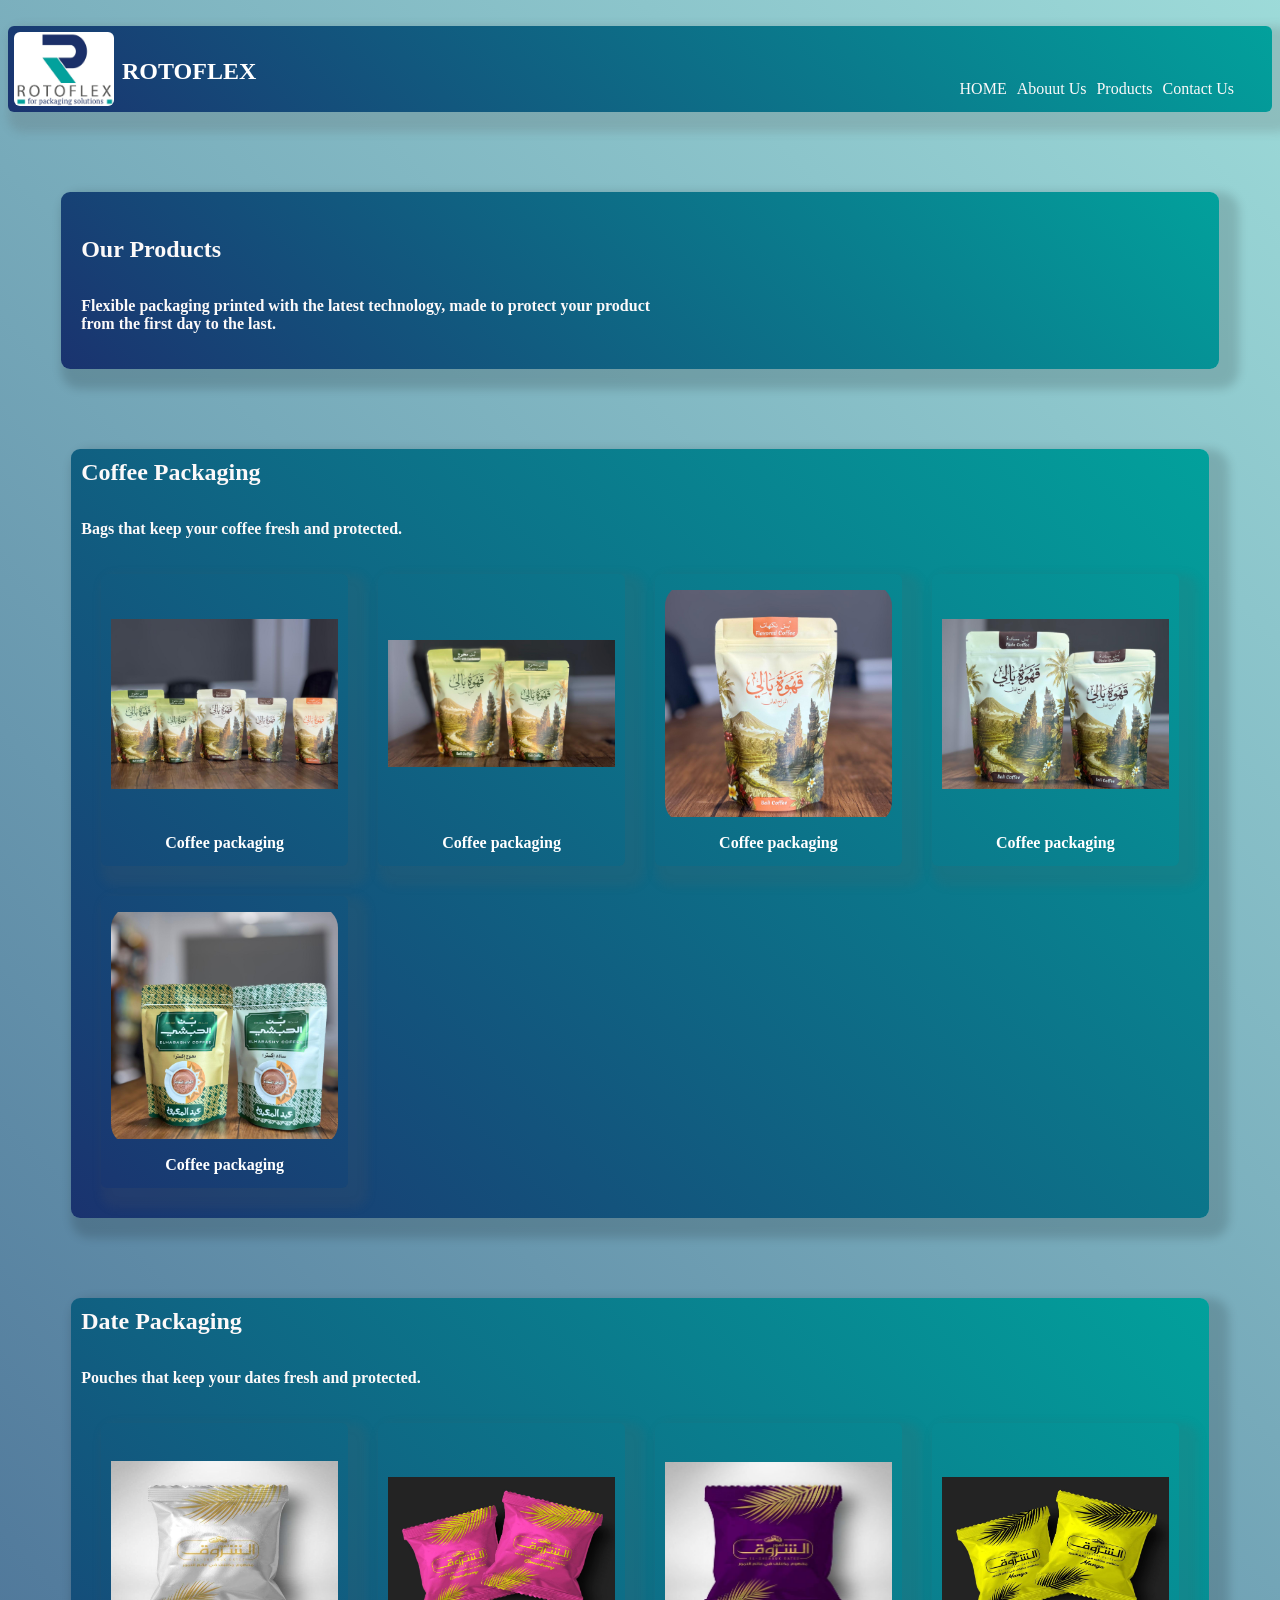
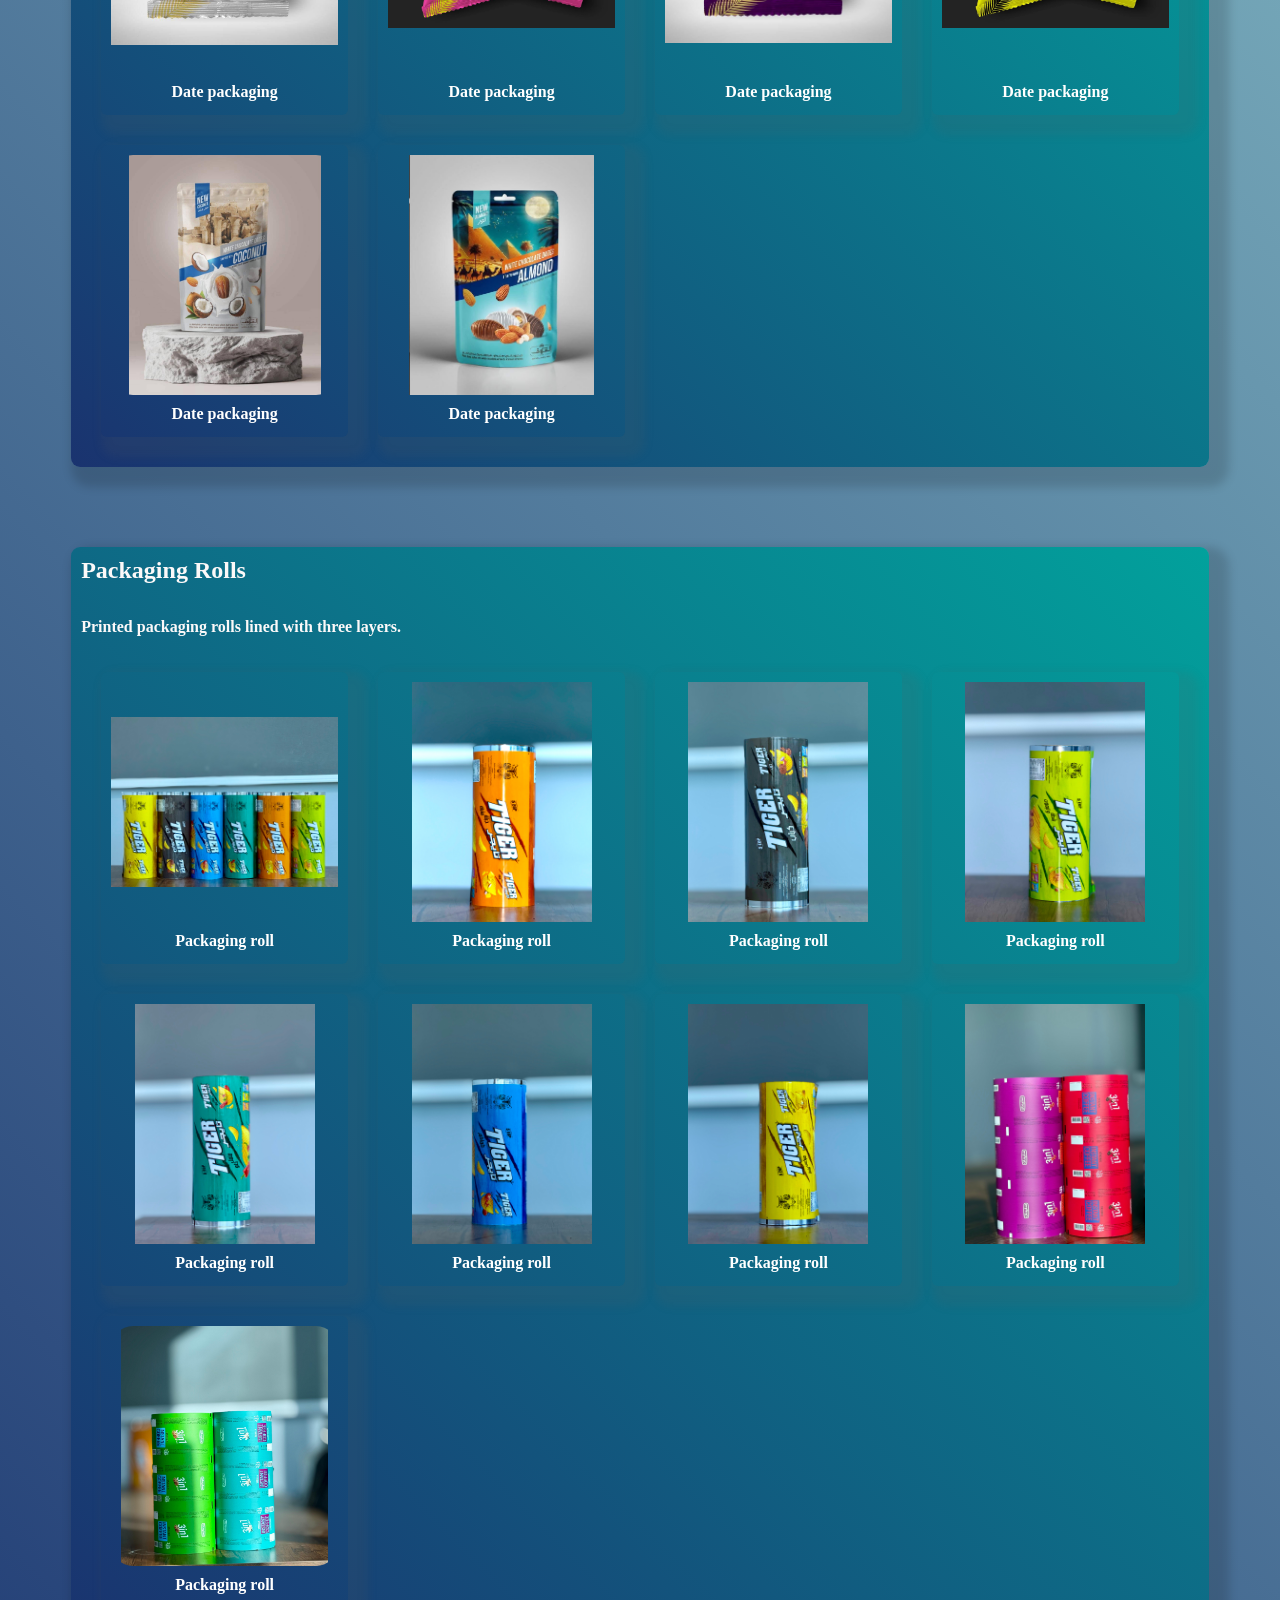
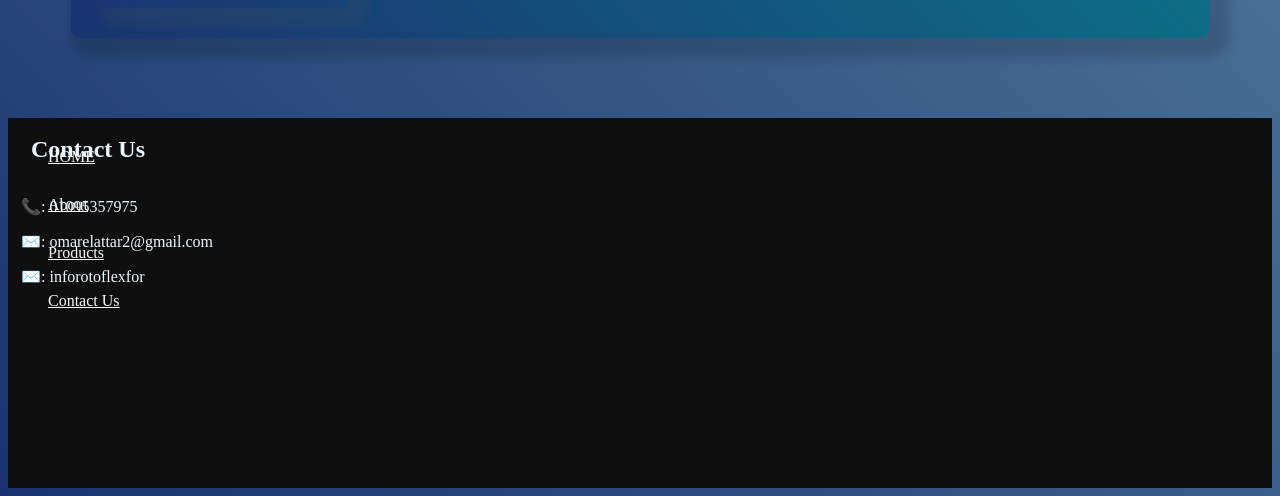
==== products.html @ b072c08f "Add files via upload" ====
<!DOCTYPE html>
<html>

<head>
    <title> ROTOFLEX - Products </title>
    <meta charset="UTF-8" />
    <meta name="viewport" content="width=device-width, initial-scale=1" />
    <meta name="description" content="Our product web site" />
    <link rel="stylesheet" href="home.css" />
    <link rel="stylesheet" href="products.css" />
    <link rel="stylesheet" href="responsive.css" />
</head>

<body>

    <header>
        <br>
        <nav>
            <img src="img/logo.jpeg" alt=" Our logo" width="100">
            <span class="ROTOFLEX">
                <h2>ROTOFLEX</h2>
            </span>
            <div class="nav">
                <ul>
                    <li><a href="index.html#HOME"> HOME</a></li>
                    <li><a href="index.html#About"> Abouut Us</a></li>
                    <li><a href="products.html"> Products</a></li>
                    <li><a href="#contact-us"> Contact Us</a></li>
                </ul>
            </div>
        </nav>
    </header>
    <main>
        <section id="Products">
            <div class="p-intro">
                <h3>Our Products</h3>
                <p>Flexible packaging printed with the latest technology, made to protect your product from the first
                    day to the last.</p>
            </div>
        </section>

        <section class="p-section">
            <h3>Coffee Packaging</h3>
            <p>Bags that keep your coffee fresh and protected.</p>
            <div class="p-grid">
                    <div class="p-card">
                        <img src="img/Image 2026-08-17 at 5.00.10 PM.jpeg" alt="Coffee packaging">
                        <h4>Coffee packaging</h4>
                    </div>
                    <div class="p-card">
                        <img src="img/WhatsApp Image 2026-08-17 at 5.00.10 PM (1).jpeg" alt="Coffee packaging">
                        <h4>Coffee packaging</h4>
                    </div>
                    <div class="p-card">
                        <img src="img/WhatsApp Image 2026-08-17 at 5.00.10 PM (1)3.jpeg" alt="Coffee packaging">
                        <h4>Coffee packaging</h4>
                    </div>
                    <div class="p-card">
                        <img src="img/بالي ساده.jpeg" alt="Coffee packaging">
                        <h4>Coffee packaging</h4>
                    </div>
                    <div class="p-card">
                        <img src="img/حبشي محوج و سادة.jpeg" alt="Coffee packaging">
                        <h4>Coffee packaging</h4>
                    </div>
            </div>
        </section>

        <section class="p-section">
            <h3>Date Packaging</h3>
            <p>Pouches that keep your dates fresh and protected.</p>
            <div class="p-grid">
                    <div class="p-card">
                        <img src="img/الشروق جوز الهند.jpeg" alt="Date packaging">
                        <h4>Date packaging</h4>
                    </div>
                    <div class="p-card">
                        <img src="img/Elashrok pink.jpeg" alt="Date packaging">
                        <h4>Date packaging</h4>
                    </div>
                    <div class="p-card">
                        <img src="img/Elashrok purpel.jpeg" alt="Date packaging">
                        <h4>Date packaging</h4>
                    </div>
                    <div class="p-card">
                        <img src="img/الشروق مانجو.jpeg" alt="Date packaging">
                        <h4>Date packaging</h4>
                    </div>
                    <div class="p-card">
                        <img src="img/الشروق جوز هند و حليب.jpeg" alt="Date packaging">
                        <h4>Date packaging</h4>
                    </div>
                    <div class="p-card">
                        <img src="img/الشروق لوز.jpeg" alt="Date packaging">
                        <h4>Date packaging</h4>
                    </div>
            </div>
        </section>

        <section class="p-section">
            <h3>Packaging Rolls</h3>
            <p>Printed packaging rolls lined with three layers.</p>
            <div class="p-grid">
                    <div class="p-card">
                        <img src="img/Taiger all fleavors.jpeg" alt="Packaging roll">
                        <h4>Packaging roll</h4>
                    </div>
                    <div class="p-card">
                        <img src="img/Taiger cheese.jpeg" alt="Packaging roll">
                        <h4>Packaging roll</h4>
                    </div>
                    <div class="p-card">
                        <img src="img/taiger kabab.jpeg" alt="Packaging roll">
                        <h4>Packaging roll</h4>
                    </div>
                    <div class="p-card">
                        <img src="img/taiger limon.jpeg" alt="Packaging roll">
                        <h4>Packaging roll</h4>
                    </div>
                    <div class="p-card">
                        <img src="img/taiger sweet cill.jpeg" alt="Packaging roll">
                        <h4>Packaging roll</h4>
                    </div>
                    <div class="p-card">
                        <img src="img/taiger tomato.jpeg" alt="Packaging roll">
                        <h4>Packaging roll</h4>
                    </div>
                    <div class="p-card">
                        <img src="img/tiger mixz cheese.jpeg" alt="Packaging roll">
                        <h4>Packaging roll</h4>
                    </div>
                    <div class="p-card">
                        <img src="img/بن سليمان.jpeg" alt="Packaging roll">
                        <h4>Packaging roll</h4>
                    </div>
                    <div class="p-card">
                        <img src="img/بن سليمان 2.jpeg" alt="Packaging roll">
                        <h4>Packaging roll</h4>
                    </div>
            </div>
        </section>

        <footer>
            <div class="footer" id="contact-us">
                <ul>
                    <li><a href="home.HTML#HOME"> HOME</a></li>
                    <li><a href="home.HTML#About"> About</a></li>
                    <li><a href="products.html"> Products</a></li>
                    <li><a href="#contact-us"> Contact Us</a></li>
                </ul>
                <div class="Us">
                    <h3>Contact Us</h3>
                    <p>📞: 01095357975</p>
                    <p>✉️: omarelattar2@gmail.com</p>
                    <p>✉️: inforotoflexfor</p>
                </div>
            </div>
        </footer>
    </main>

</body>

</html>
---- home.css ----
body{
background-image: linear-gradient(45deg, #1a336f, #02a19c63);
}

.nav ul {
  display: flex;
  list-style: none;
  gap: 10px;
  position:absolute;
  right: 46px;  
  top: 64px;
  text-decoration: none;
}
 
a{
  text-decoration:aliceblue;
  color:#fcf9f9;
}

nav {
  background-image: linear-gradient(45deg, #1a336f, #02a19c);
  position: static;
  top: -15px;
  left: -8px;
  border-radius: 6px;
  box-shadow: 10px 10px 10px 10px #59595933;

}

.ROTOFLEX h2{
 position: absolute;
    top: 38px;
    left: 122px;
    color: white;
}

nav img {
  display: flex;
  direction: ltr;
  padding: 6px;
  border-radius: 12px;

}

.h1 {
    width: 90%;
  background-image: linear-gradient(45deg, #1a336f, #02a19c);
    border-radius: 9px;
    height: 284px;
    display: flow;
    justify-self: center;
    margin-top: 80px;
     box-shadow: 10px 10px 10px 10px #0f0f101a;
}

h1{
  width: 625px;
  padding: 10px;
}

button {
        background-image: linear-gradient(45deg, #1a336f, #02a19c);
    border-radius: 20px;
    position: relative;
    left: 13%;
    height: 32px;
    transform: translate(150%, -10%);
    padding: 7px;
    width: 180px;
    border: 2px solid black;
    box-shadow: 10px 10px 10px 10px #0f0f101a;
    margin: auto;
}

#HOME p{
      font-weight: bolder;
    width: 325px;
    padding: 10px;
}
.h1:hover{
     transform: translateY(-10px);
  box-shadow: 20px 20px 20px 20px rgba(0, 0, 0, 0.301);
  } 

.slideshow {
  width: 414px;
  height: 276px;
  position: relative;
  top: -211px;
  justify-self: flex-end;
  display: flex;
  overflow: hidden;
}

.slide {
  width: 100%;
  height: 100%;
  position: absolute;
  top: 0;
  left: 0;
  background-size: cover;
  background-position: center;
  animation: slideleft 15s infinite;
  animation-fill-mode:backwards;
}


@keyframes slideleft {
 0% { transform: translateX(100%);}
5% { transform: translateX(0%);}
33% { transform: translateX(0%);}
38% { transform: translateX(-100%);}
100% { transform: translateX(-100%);}
}

button:hover{
     background-image: black;
     color: #fcf9f9;
  box-shadow: 20px 20px 20px 20px rgba(0, 0, 0, 0.301);
  } 

  .About{
    width: 90%;
    background-image: linear-gradient(45deg, #1a336f, #02a19c);
    border-radius: 9px;
    height: 284px;
    display: flow;
    justify-self: center;
    margin-top: 80px;
     box-shadow: 10px 10px 10px 10px #03030325;
  } 

  h3{
    padding: 10px;
    font-size: x-large;
  }

  .About p{
    width: 314px;
    padding: 10px;
    font: caption;
    font-weight: 800;
  }
  
 .footer{
    background-color: #0f0f10;
    height: 370px;
    width: 100%;
    margin-top: 80px;
    justify-self: center;
 }

 .footer ul {
   display: block;
    color: white;
    list-style: none;
    justify-self: center;
    text-decoration: underline;
 }

 .footer li{
  padding-top: 30px;
 }

 .service{
  transform: translate(570px, -267px);
 }

.About ul{
   list-style: none;
    position: absolute;
    transform: translate(497px, -280px);
}

strong{
  font-size: x-large;
}

small{
  font-weight: 600;
  padding-left: 48px;
}

.About li{
  padding: 20px;
}

.our{
  width: 90%;
    background-image: linear-gradient(45deg, #1a336f, #02a19c);
    border-radius: 9px;
    height: 284px;
    display: flex;
    justify-self: center;
    margin-top: 80px;
    box-shadow: 10px 10px 10px 10px #03030325;
}

.our h3{
  padding-left: 77px;
}

.About:hover{
     transform: translateY(-10px);
  box-shadow: 20px 20px 20px 20px rgba(0, 0, 0, 0.301);
  } 

  .our:hover{
     transform: translateY(-10px);
  box-shadow: 20px 20px 20px 20px rgba(0, 0, 0, 0.301);
  } 

  .Us{
    color: aliceblue;
    padding-left: 10px;
    justify-self: flex-start;
    position: relative;
    top: -208px;
    margin: 3px;
  }
---- products.css ----
/* Products page: nav, footer, body, links come from home.css (loaded first) */

.p-intro,
.p-section {
  width: 90%;
  margin: 80px auto 0;
  background-image: linear-gradient(45deg, #1a336f, #02a19c);
  border-radius: 9px;
  box-shadow: 10px 10px 10px 10px #03030325;
  color: #fcf9f9;
}

.p-intro {
  padding: 10px 10px 20px;
}

.p-intro p,
.p-section > p {
  font-weight: 800;
  padding: 0 10px;
  max-width: 600px;
}

.p-section {
  padding-bottom: 30px;
}

.p-section h3,
.p-intro h3 {
  padding: 10px;
  font-size: x-large;
}

.p-grid {
  display: grid;
  grid-template-columns: repeat(auto-fill, minmax(230px, 1fr));
  gap: 30px;
  padding: 20px 30px 0;
}

.p-card {
  background-image: linear-gradient(45deg black, white);
  border-radius: 6px;
  box-shadow: 10px 10px 10px 10px #59595924;
  padding: 10px;
  text-align: center;
}

.p-card img {
  display: block;
  width: 100%;
  height: 240px;
  object-fit: contain;
  border-radius: 22px;
}

.p-card h4 {
  margin: 10px 0 4px;
  color: white;
}

.p-card:hover {
  transform: translateY(-10px);
  box-shadow: 20px 20px 20px 20px rgba(0, 0, 0, 0.301);
}
---- responsive.css ----
/* Load AFTER home.css / products.css. Only overrides on smaller screens; desktop is unchanged. */

img { max-width: 100%; height: auto; }

@media (max-width: 1100px) {
  .h1, .About, .our { height: auto; margin-top: 50px; padding-bottom: 20px; }
  .h1, .About { display: flex; flex-direction: column; }

  h1 { width: auto; font-size: 1.6rem; }
  #HOME p, .About p { width: auto; }

  button { position: static; left: auto; transform: none; margin: 10px; }

  .slideshow {
    position: relative; top: 0; align-self: center;
    width: 100%; max-width: 414px; height: 276px; margin: 10px auto;
  }

  .About ul { position: static; transform: none; margin: 0; padding: 0 10px; }
  .About li { padding: 10px; }

  .our { flex-wrap: wrap; justify-content: center; gap: 10px; padding: 20px 10px; }
  .our > div { text-align: center; }
  .our h3 { padding-left: 0; }

  .footer { height: auto; padding-bottom: 30px; }
  .Us { position: static; top: auto; margin: 20px; }
}

@media (max-width: 760px) {
  .nav ul {
    position: static; right: auto; top: auto;
    flex-wrap: wrap; justify-content: center;
    margin: 0; padding: 0 10px 10px;
  }
}

@media (max-width: 520px) {
  h1 { font-size: 1.3rem; }
  small { padding-left: 0; }
  .p-grid { padding: 20px 15px 0; gap: 20px; }
  .p-intro, .p-section { margin-top: 40px; }
}
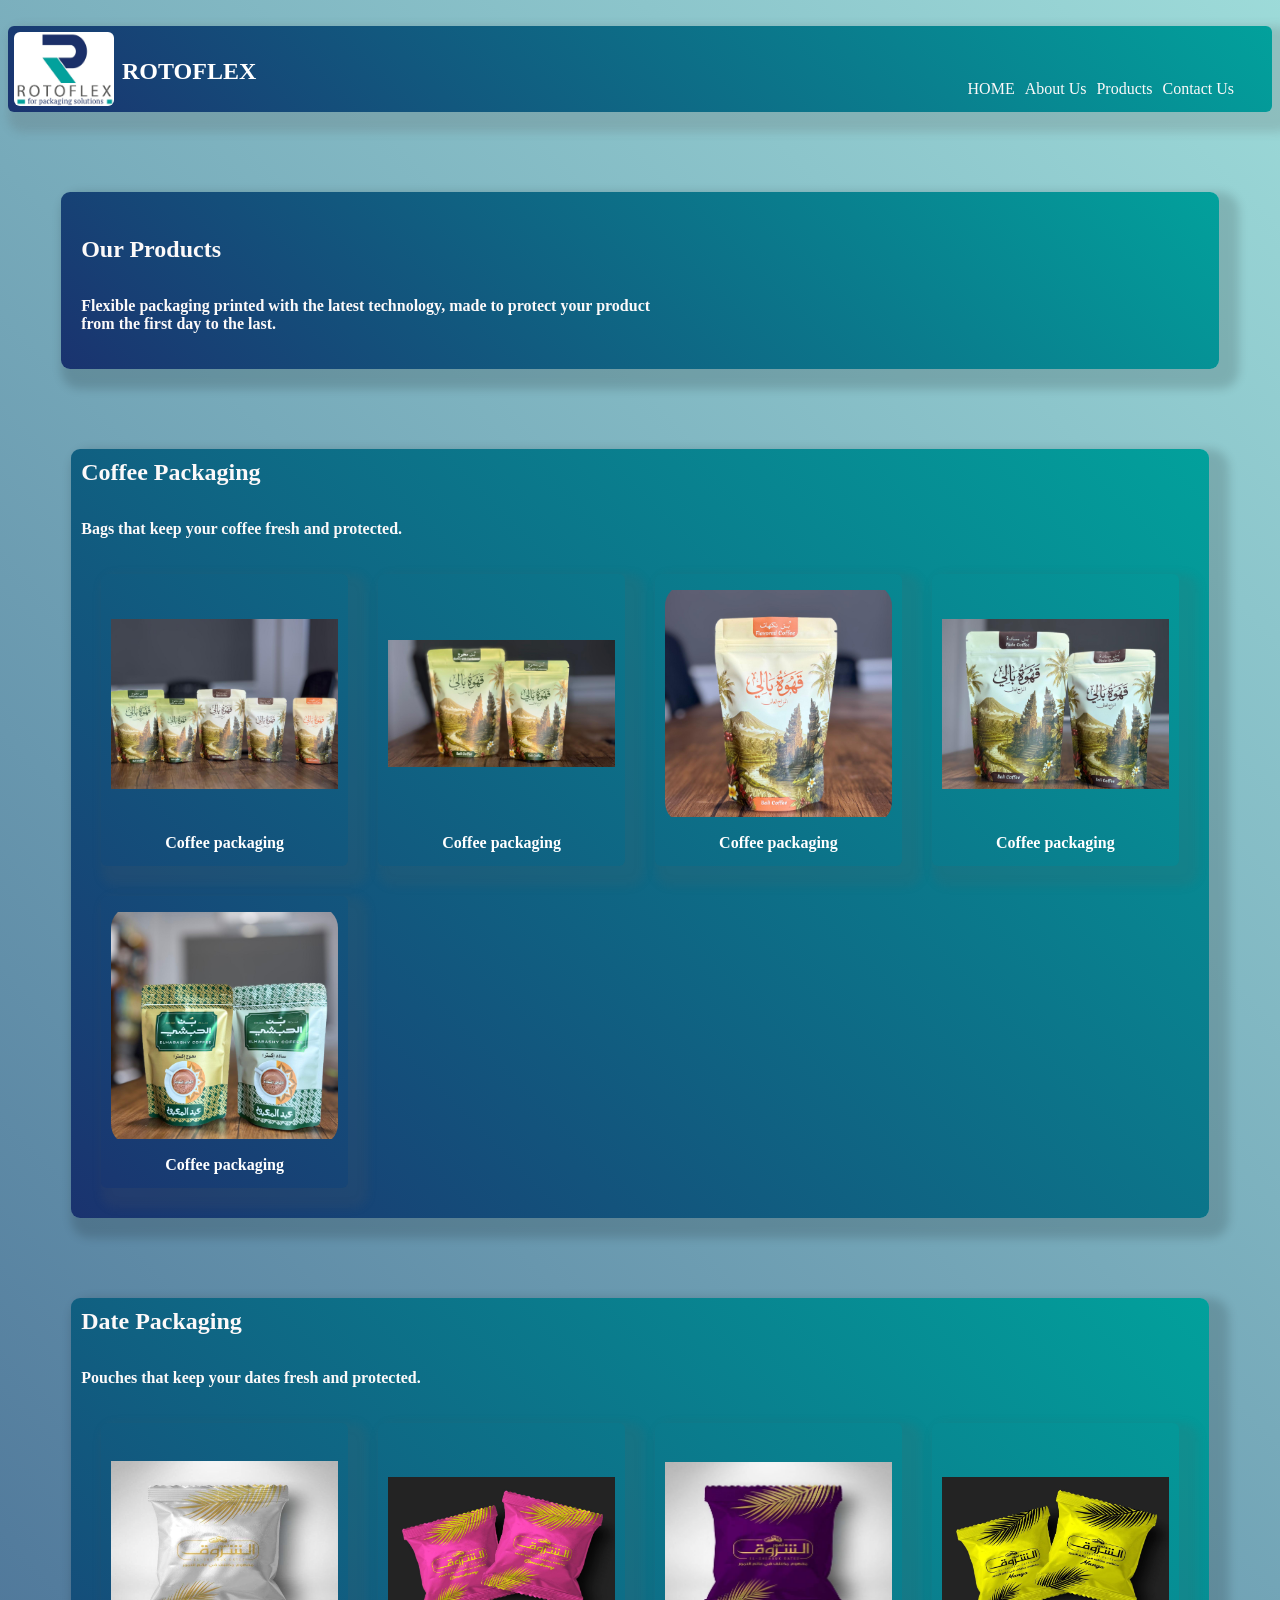
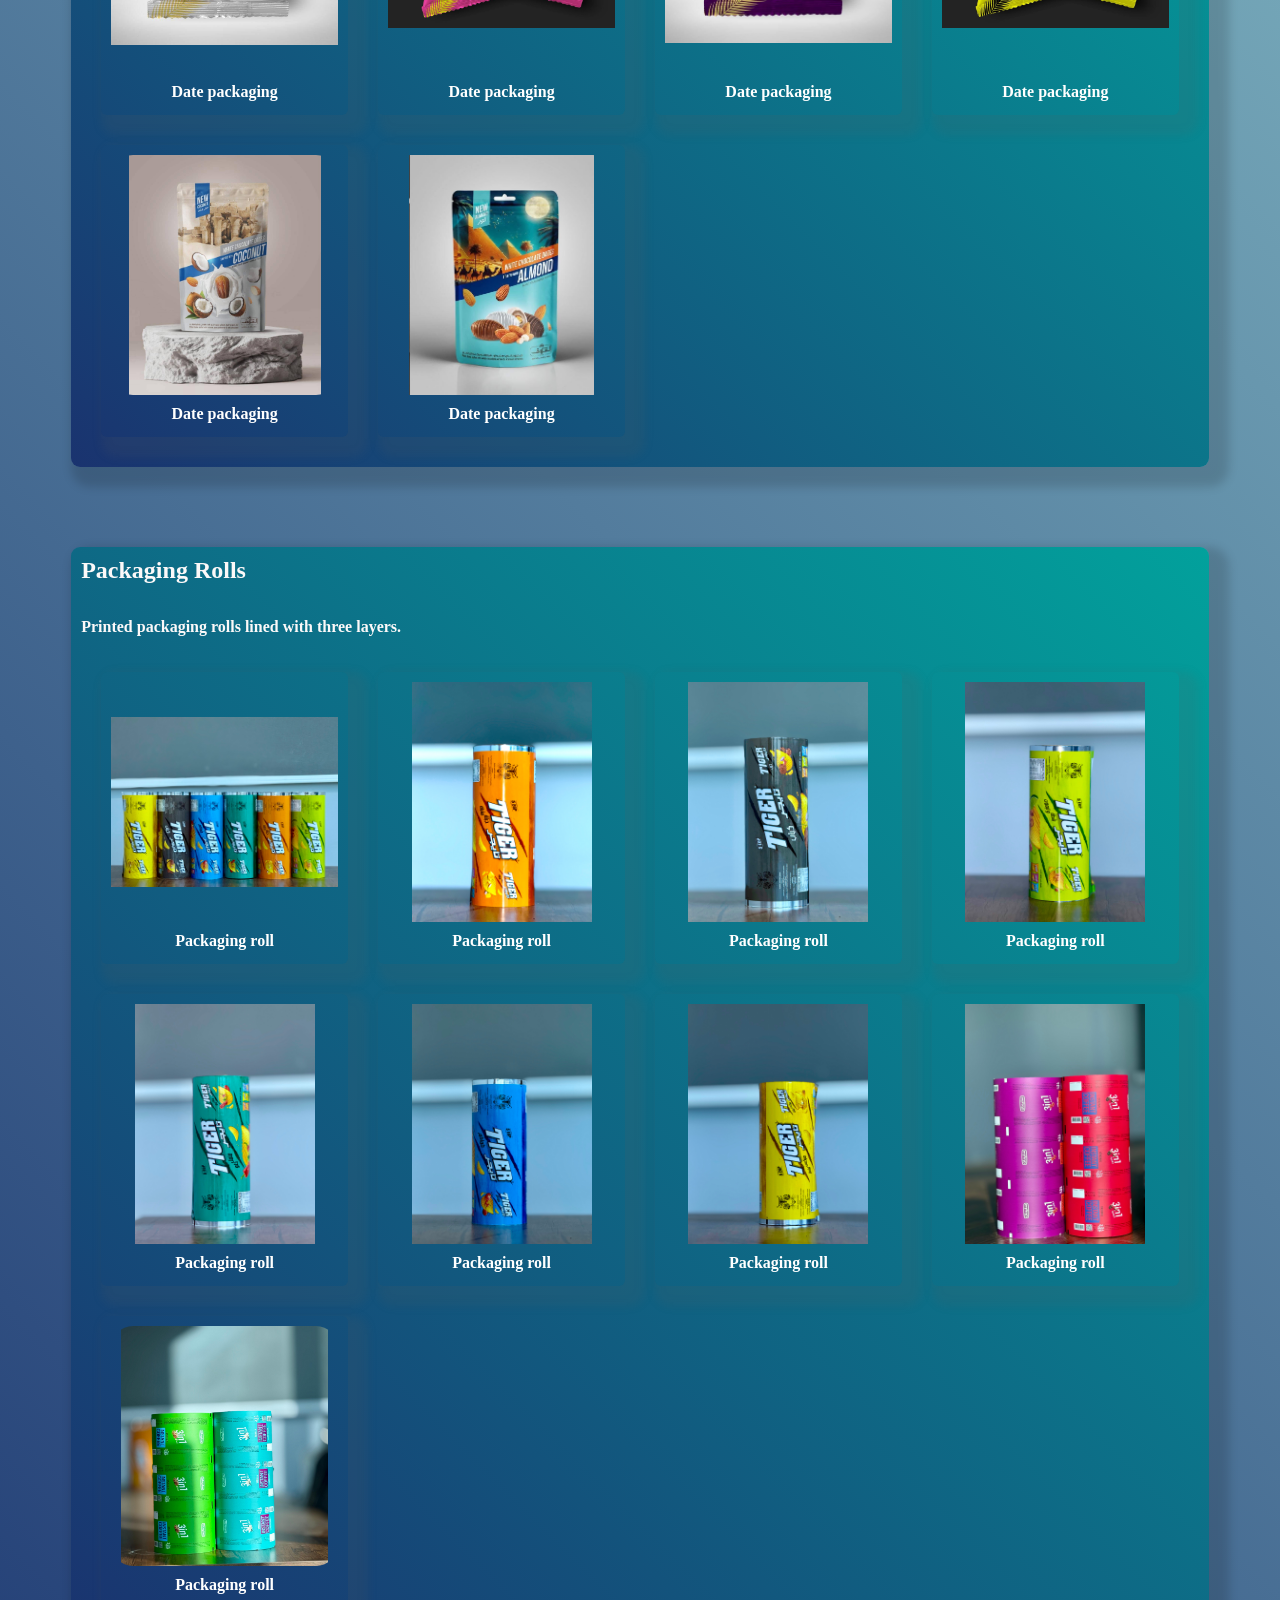
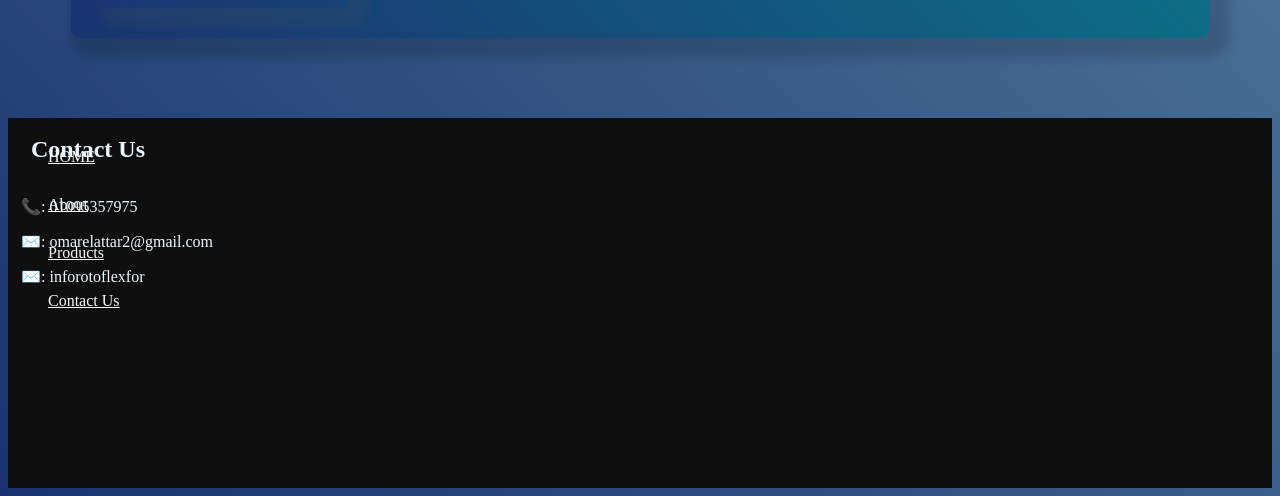
==== commit 8bc03c63: "Add files via upload" ====
--- a/products.html
+++ b/products.html
@@ -23,7 +23,7 @@
             <div class="nav">
                 <ul>
                     <li><a href="index.html#HOME"> HOME</a></li>
-                    <li><a href="index.html#About"> Abouut Us</a></li>
+                    <li><a href="index.html#About"> About Us</a></li>
                     <li><a href="products.html"> Products</a></li>
                     <li><a href="#contact-us"> Contact Us</a></li>
                 </ul>
@@ -143,8 +143,8 @@
         <footer>
             <div class="footer" id="contact-us">
                 <ul>
-                    <li><a href="home.HTML#HOME"> HOME</a></li>
-                    <li><a href="home.HTML#About"> About</a></li>
+                    <li><a href="index.html#HOME"> HOME</a></li>
+                    <li><a href="index.html#About"> About</a></li>
                     <li><a href="products.html"> Products</a></li>
                     <li><a href="#contact-us"> Contact Us</a></li>
                 </ul>
--- a/responsive.css
+++ b/responsive.css
@@ -1,15 +1,21 @@
-/* Load AFTER home.css / products.css. Only overrides on smaller screens; desktop is unchanged. */
+/* Load LAST, after home.css (and products.css on the products page).
+   Large desktop layout is untouched; everything below 1200px is re-flowed. */
 
 img { max-width: 100%; height: auto; }
 
-@media (max-width: 1100px) {
-  .h1, .About, .our { height: auto; margin-top: 50px; padding-bottom: 20px; }
+/* the product boxes grow with their content instead of cutting it off */
+.our { height: auto; min-height: 284px; }
+
+/* ---------- tablets and small laptops ---------- */
+@media (max-width: 1200px) {
+  .h1, .About, .our { height: auto; min-height: 0; margin-top: 50px; padding-bottom: 20px; }
   .h1, .About { display: flex; flex-direction: column; }
 
-  h1 { width: auto; font-size: 1.6rem; }
-  #HOME p, .About p { width: auto; }
+  h1 { width: auto; font-size: 1.8rem; }
+  #HOME p, .About p { width: auto; max-width: 600px; }
 
-  button { position: static; left: auto; transform: none; margin: 10px; }
+  .h1 > a { align-self: flex-start; margin: 10px; }
+  button { position: static; left: auto; transform: none; margin: 0; }
 
   .slideshow {
     position: relative; top: 0; align-self: center;
@@ -18,26 +24,53 @@
 
   .About ul { position: static; transform: none; margin: 0; padding: 0 10px; }
   .About li { padding: 10px; }
+  small { display: inline-block; padding-left: 48px; }
 
-  .our { flex-wrap: wrap; justify-content: center; gap: 10px; padding: 20px 10px; }
-  .our > div { text-align: center; }
-  .our h3 { padding-left: 0; }
+  .our { display: flex; flex-wrap: wrap; justify-content: center; gap: 20px; padding: 20px 10px; }
+  .our > div { flex: 1 1 220px; max-width: 340px; min-width: 0; text-align: center; }
+  .our img { display: block; width: 100%; max-width: 300px; margin: 0 auto; }
+  .our h3 { padding: 10px 0 0; }
 
   .footer { height: auto; padding-bottom: 30px; }
-  .Us { position: static; top: auto; margin: 20px; }
+  .footer ul { padding-left: 20px; margin: 0; }
+  .Us { position: static; top: auto; margin: 20px; padding-left: 0; }
 }
 
+/* ---------- phones and small tablets ---------- */
 @media (max-width: 760px) {
+  nav { display: flex; flex-wrap: wrap; align-items: center; gap: 4px 12px; padding: 6px; }
+  nav img { width: 70px; height: auto; padding: 0; }
+  .ROTOFLEX { flex: 1 1 auto; min-width: 0; }
+  .ROTOFLEX h2 { position: static; margin: 0; font-size: 1.4rem; }
+
+  .nav { flex: 1 1 100%; }
   .nav ul {
     position: static; right: auto; top: auto;
-    flex-wrap: wrap; justify-content: center;
-    margin: 0; padding: 0 10px 10px;
+    flex-wrap: wrap; justify-content: center; gap: 6px 14px;
+    margin: 0; padding: 0 6px 8px;
   }
+
+  .h1, .About, .our { margin-top: 40px; }
+  h1 { font-size: 1.5rem; }
+  h3 { font-size: 1.25rem; }
+  .slideshow { height: 240px; }
 }
 
+/* ---------- small phones ---------- */
 @media (max-width: 520px) {
   h1 { font-size: 1.3rem; }
-  small { padding-left: 0; }
+  strong { font-size: 1.1rem; }
+  small { display: block; padding-left: 0; }
+  .About li { padding: 8px 4px; }
+  .slideshow { height: 200px; }
+  .our > div { flex-basis: 100%; }
   .p-grid { padding: 20px 15px 0; gap: 20px; }
   .p-intro, .p-section { margin-top: 40px; }
+  .footer ul { padding-left: 10px; }
+  .footer li { padding-top: 14px; }
 }
+
+/* ---------- desktop: keep the slideshow inside the hero box ---------- */
+@media (min-width: 1201px) {
+  .slideshow { top: -229px; }
+}
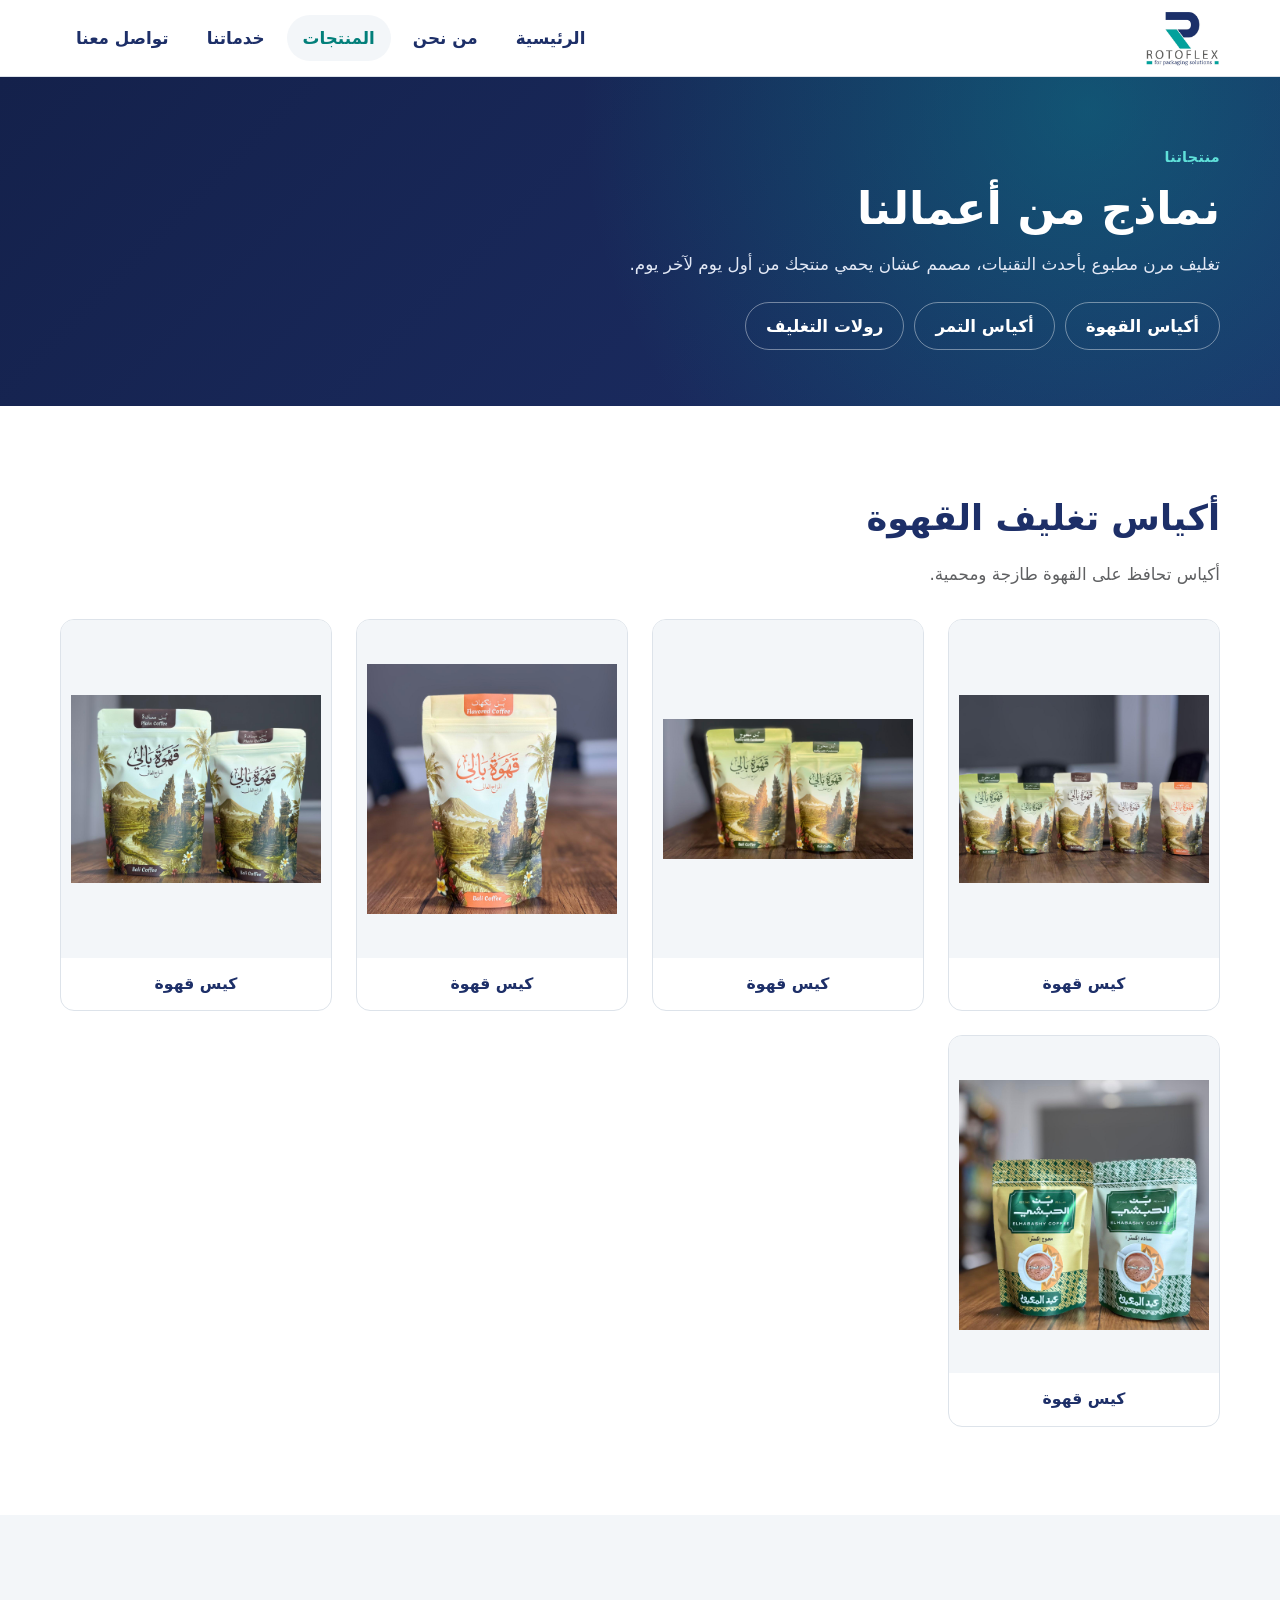
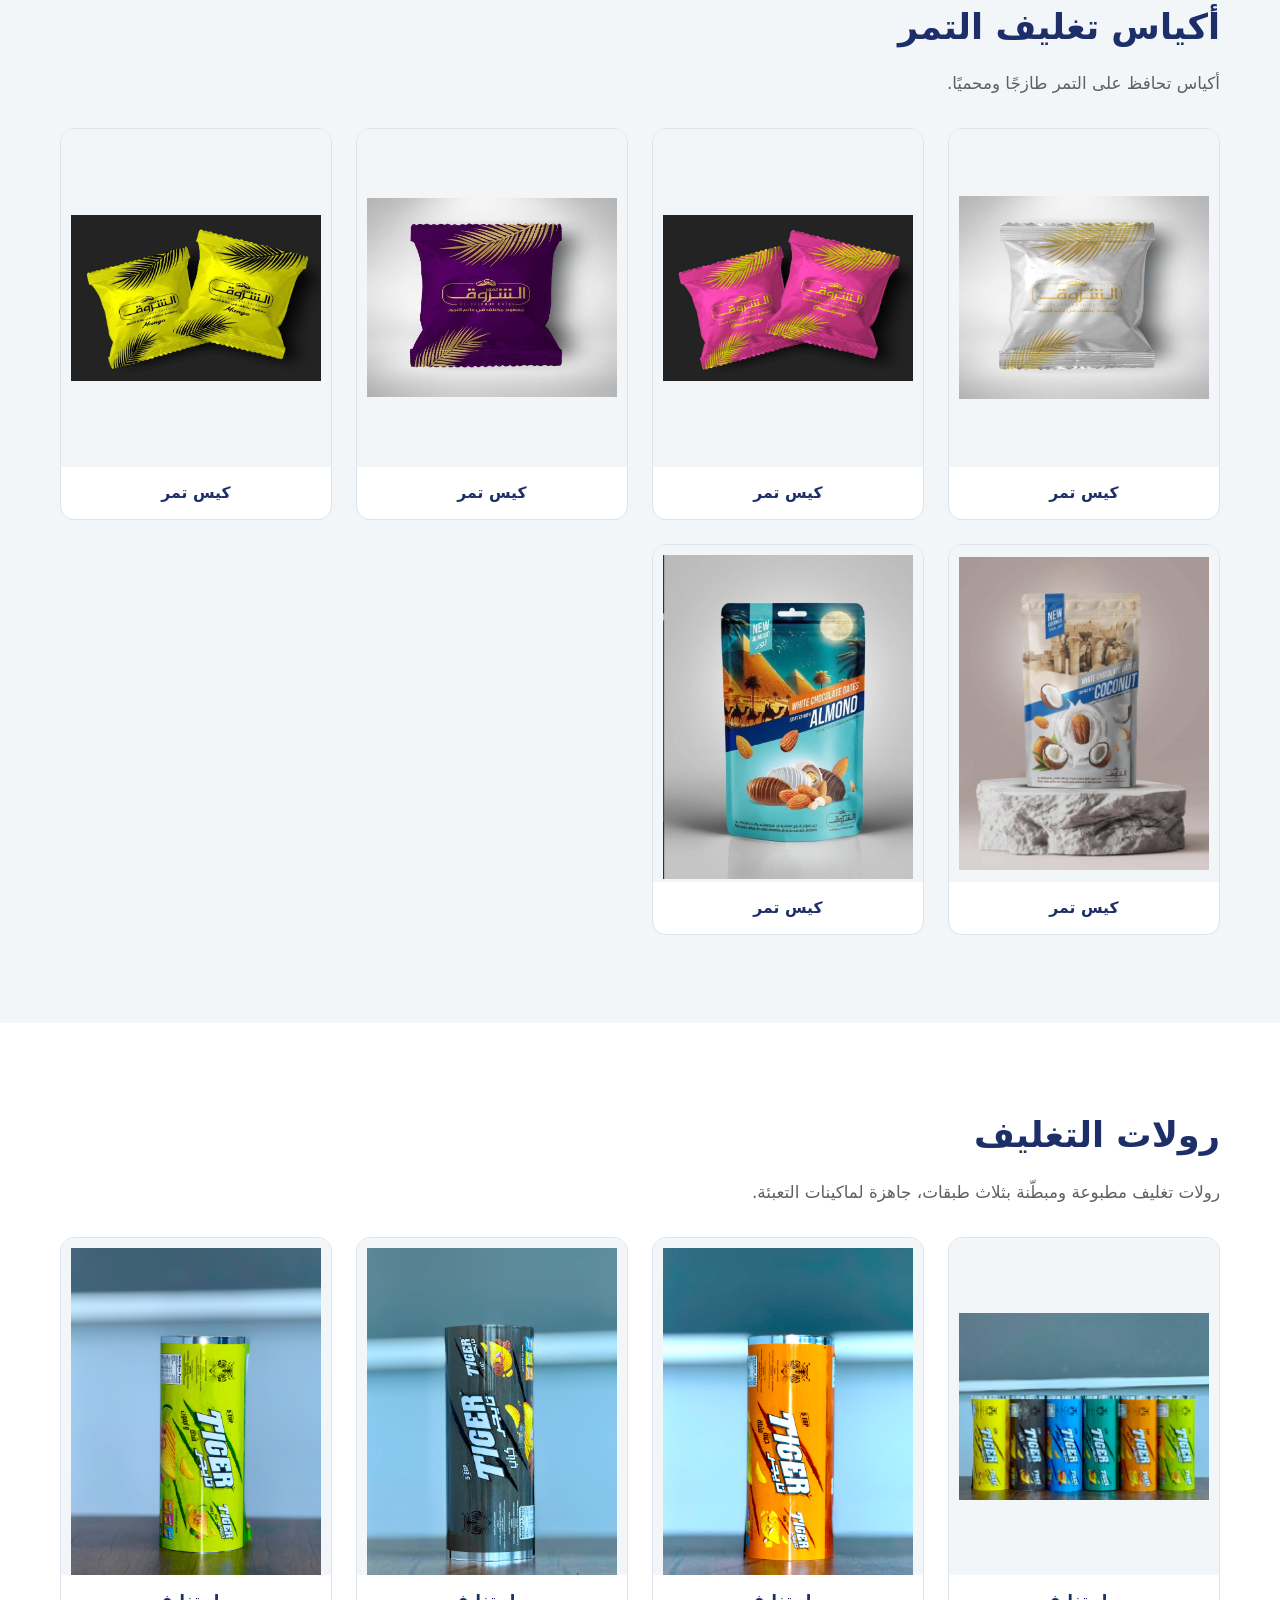
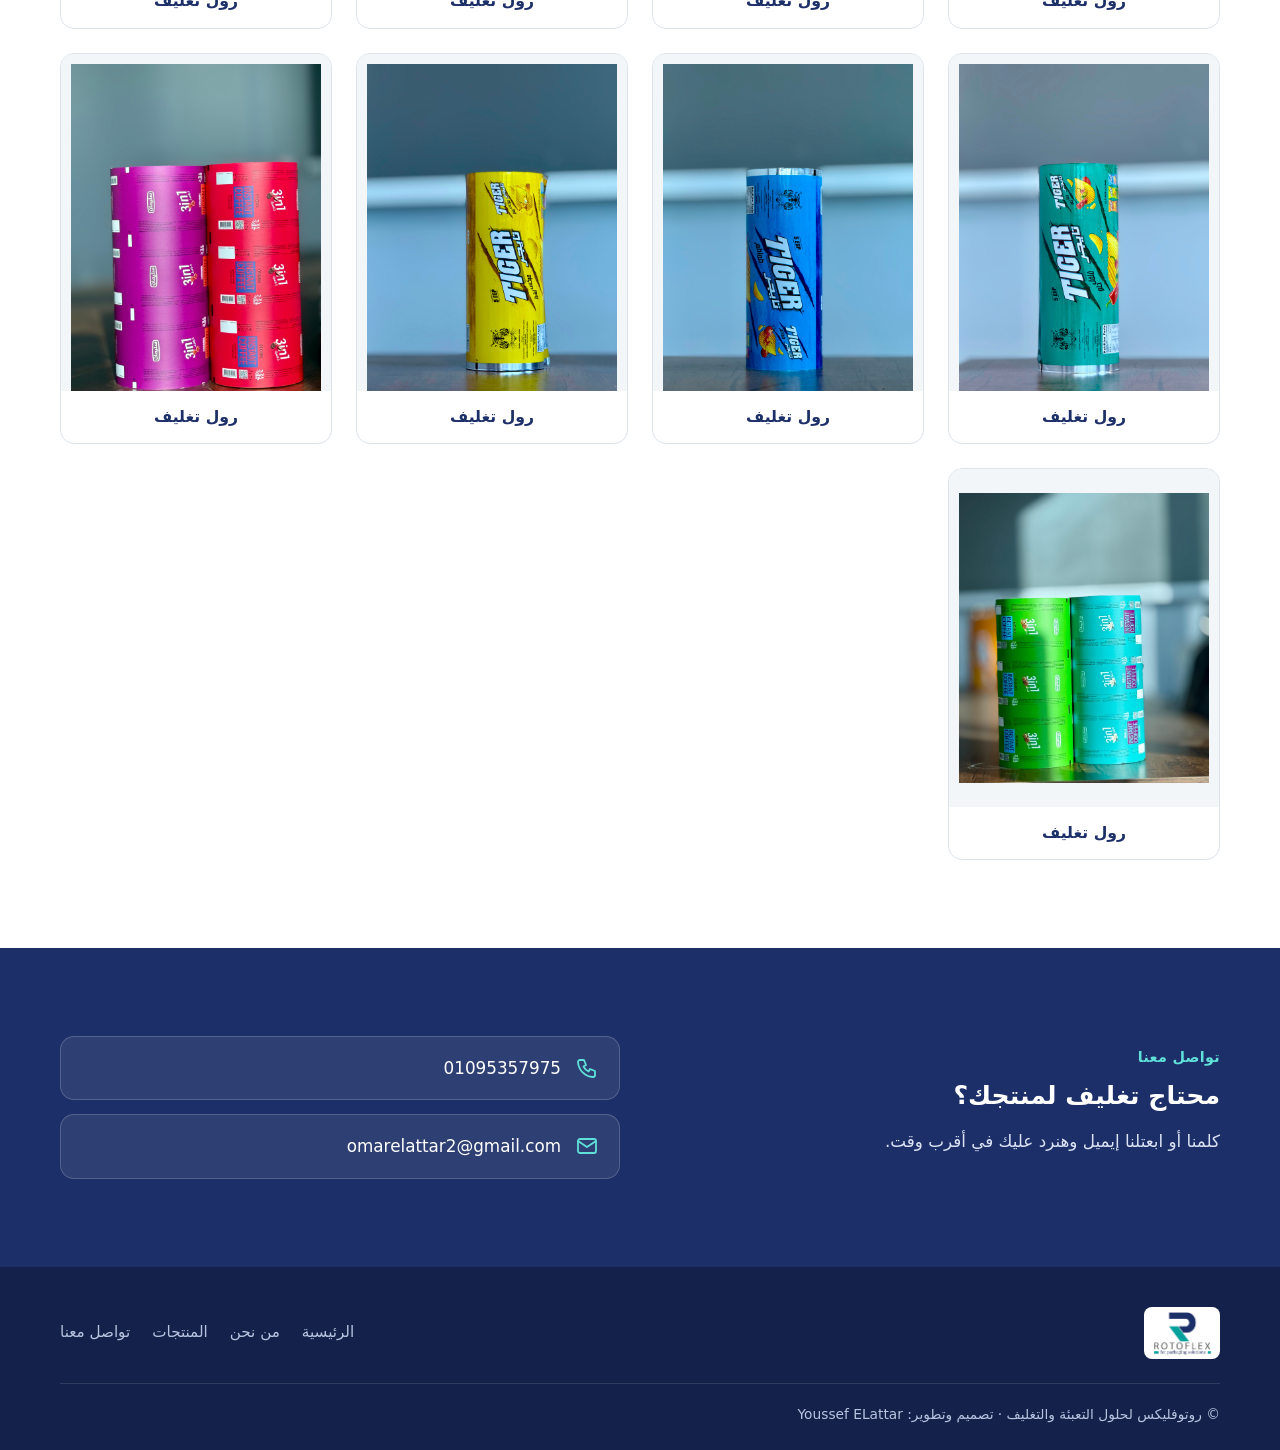
==== commit ce5db2fd: "Add files via upload" ====
--- a/products.html
+++ b/products.html
@@ -1,11 +1,13 @@
 <!DOCTYPE html>
-<html>
+<html lang="ar" dir="rtl">
 
 <head>
-    <title> ROTOFLEX - Products </title>
     <meta charset="UTF-8" />
     <meta name="viewport" content="width=device-width, initial-scale=1" />
-    <meta name="description" content="Our product web site" />
+    <title>المنتجات | روتوفليكس لحلول التعبئة والتغليف</title>
+    <meta name="description" content="نماذج من أعمال روتوفليكس: أكياس تغليف مطبوعة، أكياس جاهزة، ورولات تعبئة مطبوعة لماكينات التعبئة الأوتوماتيك." />
+    <meta name="theme-color" content="#1d2f68" />
+    <link rel="icon" href="img/logo.jpeg" />
     <link rel="stylesheet" href="home.css" />
     <link rel="stylesheet" href="products.css" />
     <link rel="stylesheet" href="responsive.css" />
@@ -13,151 +15,128 @@
 
 <body>
 
-    <header>
-        <br>
-        <nav>
-            <img src="img/logo.jpeg" alt=" Our logo" width="100">
-            <span class="ROTOFLEX">
-                <h2>ROTOFLEX</h2>
-            </span>
-            <div class="nav">
-                <ul>
-                    <li><a href="index.html#HOME"> HOME</a></li>
-                    <li><a href="index.html#About"> About Us</a></li>
-                    <li><a href="products.html"> Products</a></li>
-                    <li><a href="#contact-us"> Contact Us</a></li>
-                </ul>
-            </div>
-        </nav>
+    <header class="site-header">
+        <div class="container nav-inner">
+            <a class="brand" href="index.html#HOME" aria-label="روتوفليكس - الرئيسية">
+                <img src="img/logo.jpeg" alt="شعار روتوفليكس لحلول التعبئة والتغليف" />
+            </a>
+            <button class="nav-toggle" aria-label="فتح القائمة" aria-expanded="false" aria-controls="nav-links">
+                <svg viewBox="0 0 24 24" fill="none" stroke="currentColor" stroke-width="2" stroke-linecap="round"><path d="M4 6h16M4 12h16M4 18h16" /></svg>
+            </button>
+            <nav id="nav-links" class="nav-links" aria-label="التنقل الرئيسي">
+                <a href="index.html#HOME">الرئيسية</a>
+                <a href="index.html#About">من نحن</a>
+                <a href="products.html" aria-current="page">المنتجات</a>
+                <a href="index.html#Services">خدماتنا</a>
+                <a href="#contact-us">تواصل معنا</a>
+            </nav>
+        </div>
     </header>
+
     <main>
-        <section id="Products">
-            <div class="p-intro">
-                <h3>Our Products</h3>
-                <p>Flexible packaging printed with the latest technology, made to protect your product from the first
-                    day to the last.</p>
+        <section id="Products" class="page-hero">
+            <div class="container">
+                <span class="eyebrow" style="color:#5fe0d9">منتجاتنا</span>
+                <h1>نماذج من أعمالنا</h1>
+                <p>تغليف مرن مطبوع بأحدث التقنيات، مصمم عشان يحمي منتجك من أول يوم لآخر يوم.</p>
+                <nav class="chips" aria-label="أقسام المنتجات">
+                    <a href="#ready">أكياس القهوة</a>
+                    <a href="#dates">أكياس التمر</a>
+                    <a href="#rolls">رولات التغليف</a>
+                </nav>
             </div>
         </section>
 
-        <section class="p-section">
-            <h3>Coffee Packaging</h3>
-            <p>Bags that keep your coffee fresh and protected.</p>
-            <div class="p-grid">
-                    <div class="p-card">
-                        <img src="img/Image 2026-08-17 at 5.00.10 PM.jpeg" alt="Coffee packaging">
-                        <h4>Coffee packaging</h4>
-                    </div>
-                    <div class="p-card">
-                        <img src="img/WhatsApp Image 2026-08-17 at 5.00.10 PM (1).jpeg" alt="Coffee packaging">
-                        <h4>Coffee packaging</h4>
-                    </div>
-                    <div class="p-card">
-                        <img src="img/WhatsApp Image 2026-08-17 at 5.00.10 PM (1)3.jpeg" alt="Coffee packaging">
-                        <h4>Coffee packaging</h4>
-                    </div>
-                    <div class="p-card">
-                        <img src="img/بالي ساده.jpeg" alt="Coffee packaging">
-                        <h4>Coffee packaging</h4>
-                    </div>
-                    <div class="p-card">
-                        <img src="img/حبشي محوج و سادة.jpeg" alt="Coffee packaging">
-                        <h4>Coffee packaging</h4>
-                    </div>
+        <section id="ready" class="section">
+            <div class="container">
+                <div class="section-head">
+                    <h2>أكياس تغليف القهوة</h2>
+                    <p>أكياس تحافظ على القهوة طازجة ومحمية.</p>
+                </div>
+                <div class="p-grid">
+                    <figure class="p-card"><div class="p-media"><img src="img/Image 2026-08-17 at 5.00.10 PM.jpeg" alt="كيس تغليف قهوة مطبوع" loading="lazy" /></div><figcaption>كيس قهوة</figcaption></figure>
+                    <figure class="p-card"><div class="p-media"><img src="img/WhatsApp Image 2026-08-17 at 5.00.10 PM (1).jpeg" alt="كيس تغليف قهوة مطبوع" loading="lazy" /></div><figcaption>كيس قهوة</figcaption></figure>
+                    <figure class="p-card"><div class="p-media"><img src="img/WhatsApp Image 2026-08-17 at 5.00.10 PM (1)3.jpeg" alt="كيس تغليف قهوة مطبوع" loading="lazy" /></div><figcaption>كيس قهوة</figcaption></figure>
+                    <figure class="p-card"><div class="p-media"><img src="img/بالي ساده.jpeg" alt="كيس تغليف قهوة مطبوع" loading="lazy" /></div><figcaption>كيس قهوة</figcaption></figure>
+                    <figure class="p-card"><div class="p-media"><img src="img/حبشي محوج و سادة.jpeg" alt="كيس تغليف قهوة مطبوع" loading="lazy" /></div><figcaption>كيس قهوة</figcaption></figure>
+                </div>
             </div>
         </section>
 
-        <section class="p-section">
-            <h3>Date Packaging</h3>
-            <p>Pouches that keep your dates fresh and protected.</p>
-            <div class="p-grid">
-                    <div class="p-card">
-                        <img src="img/الشروق جوز الهند.jpeg" alt="Date packaging">
-                        <h4>Date packaging</h4>
-                    </div>
-                    <div class="p-card">
-                        <img src="img/Elashrok pink.jpeg" alt="Date packaging">
-                        <h4>Date packaging</h4>
-                    </div>
-                    <div class="p-card">
-                        <img src="img/Elashrok purpel.jpeg" alt="Date packaging">
-                        <h4>Date packaging</h4>
-                    </div>
-                    <div class="p-card">
-                        <img src="img/الشروق مانجو.jpeg" alt="Date packaging">
-                        <h4>Date packaging</h4>
-                    </div>
-                    <div class="p-card">
-                        <img src="img/الشروق جوز هند و حليب.jpeg" alt="Date packaging">
-                        <h4>Date packaging</h4>
-                    </div>
-                    <div class="p-card">
-                        <img src="img/الشروق لوز.jpeg" alt="Date packaging">
-                        <h4>Date packaging</h4>
-                    </div>
+        <section id="dates" class="section section--soft">
+            <div class="container">
+                <div class="section-head">
+                    <h2>أكياس تغليف التمر</h2>
+                    <p>أكياس تحافظ على التمر طازجًا ومحميًا.</p>
+                </div>
+                <div class="p-grid">
+                    <figure class="p-card"><div class="p-media"><img src="img/الشروق جوز الهند.jpeg" alt="كيس تغليف تمر مطبوع" loading="lazy" /></div><figcaption>كيس تمر</figcaption></figure>
+                    <figure class="p-card"><div class="p-media"><img src="img/Elashrok pink.jpeg" alt="كيس تغليف تمر مطبوع" loading="lazy" /></div><figcaption>كيس تمر</figcaption></figure>
+                    <figure class="p-card"><div class="p-media"><img src="img/Elashrok purpel.jpeg" alt="كيس تغليف تمر مطبوع" loading="lazy" /></div><figcaption>كيس تمر</figcaption></figure>
+                    <figure class="p-card"><div class="p-media"><img src="img/الشروق مانجو.jpeg" alt="كيس تغليف تمر مطبوع" loading="lazy" /></div><figcaption>كيس تمر</figcaption></figure>
+                    <figure class="p-card"><div class="p-media"><img src="img/الشروق جوز هند و حليب.jpeg" alt="كيس تغليف تمر مطبوع" loading="lazy" /></div><figcaption>كيس تمر</figcaption></figure>
+                    <figure class="p-card"><div class="p-media"><img src="img/الشروق لوز.jpeg" alt="كيس تغليف تمر مطبوع" loading="lazy" /></div><figcaption>كيس تمر</figcaption></figure>
+                </div>
             </div>
         </section>
 
-        <section class="p-section">
-            <h3>Packaging Rolls</h3>
-            <p>Printed packaging rolls lined with three layers.</p>
-            <div class="p-grid">
-                    <div class="p-card">
-                        <img src="img/Taiger all fleavors.jpeg" alt="Packaging roll">
-                        <h4>Packaging roll</h4>
-                    </div>
-                    <div class="p-card">
-                        <img src="img/Taiger cheese.jpeg" alt="Packaging roll">
-                        <h4>Packaging roll</h4>
-                    </div>
-                    <div class="p-card">
-                        <img src="img/taiger kabab.jpeg" alt="Packaging roll">
-                        <h4>Packaging roll</h4>
-                    </div>
-                    <div class="p-card">
-                        <img src="img/taiger limon.jpeg" alt="Packaging roll">
-                        <h4>Packaging roll</h4>
-                    </div>
-                    <div class="p-card">
-                        <img src="img/taiger sweet cill.jpeg" alt="Packaging roll">
-                        <h4>Packaging roll</h4>
-                    </div>
-                    <div class="p-card">
-                        <img src="img/taiger tomato.jpeg" alt="Packaging roll">
-                        <h4>Packaging roll</h4>
-                    </div>
-                    <div class="p-card">
-                        <img src="img/tiger mixz cheese.jpeg" alt="Packaging roll">
-                        <h4>Packaging roll</h4>
-                    </div>
-                    <div class="p-card">
-                        <img src="img/بن سليمان.jpeg" alt="Packaging roll">
-                        <h4>Packaging roll</h4>
-                    </div>
-                    <div class="p-card">
-                        <img src="img/بن سليمان 2.jpeg" alt="Packaging roll">
-                        <h4>Packaging roll</h4>
-                    </div>
+        <section id="rolls" class="section">
+            <div class="container">
+                <div class="section-head">
+                    <h2>رولات التغليف</h2>
+                    <p>رولات تغليف مطبوعة ومبطّنة بثلاث طبقات، جاهزة لماكينات التعبئة.</p>
+                </div>
+                <div class="p-grid">
+                    <figure class="p-card"><div class="p-media"><img src="img/Taiger all fleavors.jpeg" alt="رول تغليف مطبوع" loading="lazy" /></div><figcaption>رول تغليف</figcaption></figure>
+                    <figure class="p-card"><div class="p-media"><img src="img/Taiger cheese.jpeg" alt="رول تغليف مطبوع" loading="lazy" /></div><figcaption>رول تغليف</figcaption></figure>
+                    <figure class="p-card"><div class="p-media"><img src="img/taiger kabab.jpeg" alt="رول تغليف مطبوع" loading="lazy" /></div><figcaption>رول تغليف</figcaption></figure>
+                    <figure class="p-card"><div class="p-media"><img src="img/taiger limon.jpeg" alt="رول تغليف مطبوع" loading="lazy" /></div><figcaption>رول تغليف</figcaption></figure>
+                    <figure class="p-card"><div class="p-media"><img src="img/taiger sweet cill.jpeg" alt="رول تغليف مطبوع" loading="lazy" /></div><figcaption>رول تغليف</figcaption></figure>
+                    <figure class="p-card"><div class="p-media"><img src="img/taiger tomato.jpeg" alt="رول تغليف مطبوع" loading="lazy" /></div><figcaption>رول تغليف</figcaption></figure>
+                    <figure class="p-card"><div class="p-media"><img src="img/tiger mixz cheese.jpeg" alt="رول تغليف مطبوع" loading="lazy" /></div><figcaption>رول تغليف</figcaption></figure>
+                    <figure class="p-card"><div class="p-media"><img src="img/بن سليمان.jpeg" alt="رول تغليف مطبوع" loading="lazy" /></div><figcaption>رول تغليف</figcaption></figure>
+                    <figure class="p-card"><div class="p-media"><img src="img/بن سليمان 2.jpeg" alt="رول تغليف مطبوع" loading="lazy" /></div><figcaption>رول تغليف</figcaption></figure>
+                </div>
             </div>
         </section>
 
-        <footer>
-            <div class="footer" id="contact-us">
-                <ul>
-                    <li><a href="index.html#HOME"> HOME</a></li>
-                    <li><a href="index.html#About"> About</a></li>
-                    <li><a href="products.html"> Products</a></li>
-                    <li><a href="#contact-us"> Contact Us</a></li>
-                </ul>
-                <div class="Us">
-                    <h3>Contact Us</h3>
-                    <p>📞: 01095357975</p>
-                    <p>✉️: omarelattar2@gmail.com</p>
-                    <p>✉️: inforotoflexfor</p>
+        <section id="contact-us" class="section contact">
+            <div class="container contact-grid">
+                <div>
+                    <span class="eyebrow" style="color:#5fe0d9">تواصل معنا</span>
+                    <h2>محتاج تغليف لمنتجك؟</h2>
+                    <p>كلمنا أو ابعتلنا إيميل وهنرد عليك في أقرب وقت.</p>
+                </div>
+                <div class="contact-list">
+                    <a href="tel:01095357975">
+                        <svg viewBox="0 0 24 24" fill="none" stroke="currentColor" stroke-width="1.8" stroke-linecap="round" stroke-linejoin="round" aria-hidden="true"><path d="M5 4h4l2 5-2.5 1.5a11 11 0 005 5L15 13l5 2v4a2 2 0 01-2 2A16 16 0 013 6a2 2 0 012-2z"/></svg>
+                        <span>01095357975</span>
+                    </a>
+                    <a href="mailto:omarelattar2@gmail.com">
+                        <svg viewBox="0 0 24 24" fill="none" stroke="currentColor" stroke-width="1.8" stroke-linecap="round" stroke-linejoin="round" aria-hidden="true"><rect x="3" y="5" width="18" height="14" rx="2"/><path d="M3 7l9 6 9-6"/></svg>
+                        <span>omarelattar2@gmail.com</span>
+                    </a>
                 </div>
             </div>
-        </footer>
+        </section>
     </main>
 
+    <footer class="site-footer">
+        <div class="container">
+            <div class="footer-top">
+                <div class="footer-brand"><img src="img/logo.jpeg" alt="روتوفليكس" /></div>
+                <nav class="footer-links" aria-label="روابط التذييل">
+                    <a href="index.html#HOME">الرئيسية</a>
+                    <a href="index.html#About">من نحن</a>
+                    <a href="products.html">المنتجات</a>
+                    <a href="#contact-us">تواصل معنا</a>
+                </nav>
+            </div>
+            <div class="footer-bottom">© روتوفليكس لحلول التعبئة والتغليف · تصميم وتطوير: Youssef ELattar</div>
+        </div>
+    </footer>
+
+    <script src="script.js"></script>
 </body>
 
 </html>
--- a/home.css
+++ b/home.css
@@ -1,220 +1,232 @@
-body{
-background-image: linear-gradient(45deg, #1a336f, #02a19c63);
-}
-
-.nav ul {
-  display: flex;
-  list-style: none;
-  gap: 10px;
-  position:absolute;
-  right: 46px;  
-  top: 64px;
-  text-decoration: none;
-}
- 
-a{
-  text-decoration:aliceblue;
-  color:#fcf9f9;
-}
-
-nav {
-  background-image: linear-gradient(45deg, #1a336f, #02a19c);
-  position: static;
-  top: -15px;
-  left: -8px;
-  border-radius: 6px;
-  box-shadow: 10px 10px 10px 10px #59595933;
-
-}
-
-.ROTOFLEX h2{
- position: absolute;
-    top: 38px;
-    left: 122px;
-    color: white;
-}
-
-nav img {
-  display: flex;
-  direction: ltr;
-  padding: 6px;
-  border-radius: 12px;
-
-}
-
-.h1 {
-    width: 90%;
-  background-image: linear-gradient(45deg, #1a336f, #02a19c);
-    border-radius: 9px;
-    height: 284px;
-    display: flow;
-    justify-self: center;
-    margin-top: 80px;
-     box-shadow: 10px 10px 10px 10px #0f0f101a;
-}
-
-h1{
-  width: 625px;
-  padding: 10px;
-}
-
-button {
-        background-image: linear-gradient(45deg, #1a336f, #02a19c);
-    border-radius: 20px;
-    position: relative;
-    left: 13%;
-    height: 32px;
-    transform: translate(150%, -10%);
-    padding: 7px;
-    width: 180px;
-    border: 2px solid black;
-    box-shadow: 10px 10px 10px 10px #0f0f101a;
-    margin: auto;
-}
-
-#HOME p{
-      font-weight: bolder;
-    width: 325px;
-    padding: 10px;
-}
-.h1:hover{
-     transform: translateY(-10px);
-  box-shadow: 20px 20px 20px 20px rgba(0, 0, 0, 0.301);
-  } 
-
-.slideshow {
-  width: 414px;
-  height: 276px;
-  position: relative;
-  top: -211px;
-  justify-self: flex-end;
-  display: flex;
-  overflow: hidden;
-}
-
-.slide {
-  width: 100%;
-  height: 100%;
-  position: absolute;
-  top: 0;
-  left: 0;
-  background-size: cover;
-  background-position: center;
-  animation: slideleft 15s infinite;
-  animation-fill-mode:backwards;
-}
-
-
-@keyframes slideleft {
- 0% { transform: translateX(100%);}
-5% { transform: translateX(0%);}
-33% { transform: translateX(0%);}
-38% { transform: translateX(-100%);}
-100% { transform: translateX(-100%);}
-}
-
-button:hover{
-     background-image: black;
-     color: #fcf9f9;
-  box-shadow: 20px 20px 20px 20px rgba(0, 0, 0, 0.301);
-  } 
-
-  .About{
-    width: 90%;
-    background-image: linear-gradient(45deg, #1a336f, #02a19c);
-    border-radius: 9px;
-    height: 284px;
-    display: flow;
-    justify-self: center;
-    margin-top: 80px;
-     box-shadow: 10px 10px 10px 10px #03030325;
-  } 
-
-  h3{
-    padding: 10px;
-    font-size: x-large;
-  }
-
-  .About p{
-    width: 314px;
-    padding: 10px;
-    font: caption;
-    font-weight: 800;
-  }
-  
- .footer{
-    background-color: #0f0f10;
-    height: 370px;
-    width: 100%;
-    margin-top: 80px;
-    justify-self: center;
- }
-
- .footer ul {
-   display: block;
-    color: white;
-    list-style: none;
-    justify-self: center;
-    text-decoration: underline;
- }
-
- .footer li{
-  padding-top: 30px;
- }
-
- .service{
-  transform: translate(570px, -267px);
- }
-
-.About ul{
-   list-style: none;
-    position: absolute;
-    transform: translate(497px, -280px);
-}
-
-strong{
-  font-size: x-large;
-}
-
-small{
-  font-weight: 600;
-  padding-left: 48px;
-}
-
-.About li{
-  padding: 20px;
-}
-
-.our{
-  width: 90%;
-    background-image: linear-gradient(45deg, #1a336f, #02a19c);
-    border-radius: 9px;
-    height: 284px;
-    display: flex;
-    justify-self: center;
-    margin-top: 80px;
-    box-shadow: 10px 10px 10px 10px #03030325;
-}
-
-.our h3{
-  padding-left: 77px;
-}
-
-.About:hover{
-     transform: translateY(-10px);
-  box-shadow: 20px 20px 20px 20px rgba(0, 0, 0, 0.301);
-  } 
-
-  .our:hover{
-     transform: translateY(-10px);
-  box-shadow: 20px 20px 20px 20px rgba(0, 0, 0, 0.301);
-  } 
-
-  .Us{
-    color: aliceblue;
-    padding-left: 10px;
-    justify-self: flex-start;
-    position: relative;
-    top: -208px;
-    margin: 3px;
-  }+/* ==========================================================
+   Rotoflex – shared base + home page styles
+   Palette taken from the logo: navy, teal, grey
+   ========================================================== */
+:root {
+  --navy: #1d2f68;
+  --navy-dark: #14214b;
+  --teal: #03a29b;
+  --teal-dark: #027f7a;
+  --grey: #5f6062;
+  --ink: #1c2230;
+  --bg: #ffffff;
+  --bg-soft: #f3f6f9;
+  --line: #dde3ea;
+  --radius: 14px;
+  --shadow: 0 8px 24px rgba(20, 33, 75, 0.1);
+  --shadow-lg: 0 16px 36px rgba(20, 33, 75, 0.18);
+  --container: 1160px;
+  --font: "Segoe UI", Tahoma, "Noto Sans Arabic", system-ui, -apple-system, Arial, sans-serif;
+}
+
+*, *::before, *::after { box-sizing: border-box; }
+html { scroll-behavior: smooth; scroll-padding-top: 84px; }
+body {
+  margin: 0;
+  font-family: var(--font);
+  color: var(--ink);
+  background: var(--bg);
+  line-height: 1.8;
+  font-size: 1.05rem;
+}
+img { max-width: 100%; height: auto; }
+a { color: inherit; text-decoration: none; }
+h1, h2, h3, h4 { line-height: 1.35; margin: 0 0 .5em; color: var(--navy); }
+p { margin: 0 0 1em; }
+ul { margin: 0; padding: 0; list-style: none; }
+
+.container { width: min(var(--container), 92%); margin-inline: auto; }
+.section { padding: 88px 0; }
+.section--soft { background: var(--bg-soft); }
+.eyebrow {
+  display: inline-block; color: var(--teal-dark); font-weight: 700;
+  font-size: .9rem; letter-spacing: .02em; margin-bottom: 8px;
+}
+.section-head { max-width: 680px; margin-bottom: 44px; }
+.section-head h2 { font-size: clamp(1.6rem, 3vw, 2.2rem); }
+.section-head p { color: var(--grey); }
+.section-head--center { margin-inline: auto; text-align: center; }
+
+:focus-visible { outline: 3px solid var(--teal); outline-offset: 3px; }
+
+/* ---------- buttons ---------- */
+.btn {
+  display: inline-flex; align-items: center; gap: 8px;
+  padding: 13px 28px; border-radius: 999px; border: 2px solid transparent;
+  font: inherit; font-weight: 700; cursor: pointer;
+  transition: background .25s, color .25s, transform .25s, box-shadow .25s;
+}
+.btn--primary { background: var(--teal); color: #fff; }
+.btn--primary:hover { background: var(--teal-dark); transform: translateY(-2px); box-shadow: var(--shadow); }
+.btn--ghost { border-color: rgba(255,255,255,.7); color: #fff; }
+.btn--ghost:hover { background: #fff; color: var(--navy); }
+
+/* ---------- navbar ---------- */
+.site-header {
+  position: sticky; top: 0; z-index: 50; background: #fff;
+  border-bottom: 1px solid var(--line); transition: box-shadow .3s;
+}
+.site-header.is-scrolled { box-shadow: 0 4px 18px rgba(20, 33, 75, .12); }
+.nav-inner { display: flex; align-items: center; justify-content: space-between; height: 76px; }
+.brand { display: flex; align-items: center; gap: 10px; }
+.brand img { height: 56px; width: auto; display: block; }
+.nav-links { display: flex; align-items: center; gap: 6px; }
+.nav-links a {
+  padding: 8px 16px; border-radius: 999px; font-weight: 600; color: var(--navy);
+  transition: background .2s, color .2s;
+}
+.nav-links a:hover, .nav-links a[aria-current="page"] { background: var(--bg-soft); color: var(--teal-dark); }
+.nav-toggle {
+  display: none; background: none; border: 0; padding: 8px; cursor: pointer; color: var(--navy);
+}
+.nav-toggle svg { width: 28px; height: 28px; display: block; }
+
+/* ---------- hero ---------- */
+.hero {
+  position: relative; color: #fff; overflow: hidden;
+  background:
+    radial-gradient(circle at 15% 20%, rgba(3,162,155,.35), transparent 45%),
+    linear-gradient(135deg, var(--navy-dark), var(--navy) 60%, #243a7c);
+  padding: 96px 0 104px;
+}
+/* subtle "film roll" lines motif */
+.hero::before {
+  content: ""; position: absolute; inset: 0; opacity: .08;
+  background: repeating-linear-gradient(115deg, #fff 0 2px, transparent 2px 46px);
+}
+.hero-grid { position: relative; display: grid; grid-template-columns: 1.1fr .9fr; gap: 48px; align-items: center; }
+.hero h1 { color: #fff; font-size: clamp(2rem, 4.4vw, 3.2rem); margin-bottom: 18px; }
+.hero h1 span { color: #5fe0d9; }
+.hero p { color: #e3e9f6; max-width: 560px; font-size: 1.12rem; }
+.hero-actions { display: flex; flex-wrap: wrap; gap: 14px; margin-top: 28px; }
+.hero-logo-badge {
+  display: inline-flex; background: #fff; border-radius: 12px; padding: 8px 14px; margin-bottom: 24px;
+}
+.hero-logo-badge img { height: 54px; width: auto; display: block; }
+
+.hero-visual {
+  position: relative; background: rgba(255,255,255,.08);
+  border: 1px solid rgba(255,255,255,.18); border-radius: 22px; padding: 18px;
+  backdrop-filter: blur(2px);
+}
+.slideshow {
+  position: relative; aspect-ratio: 4 / 4.4; border-radius: 14px; overflow: hidden; background: #fff;
+}
+.slide {
+  position: absolute; inset: 0; width: 100%; height: 100%; object-fit: contain;
+  opacity: 0; animation: fade 15s infinite;
+}
+.slide:nth-child(1) { animation-delay: 0s; }
+.slide:nth-child(2) { animation-delay: 5s; }
+.slide:nth-child(3) { animation-delay: 10s; }
+@keyframes fade {
+  0% { opacity: 0; } 6% { opacity: 1; } 31% { opacity: 1; } 37% { opacity: 0; } 100% { opacity: 0; }
+}
+
+/* ---------- product categories (home) ---------- */
+.cat-grid { display: grid; grid-template-columns: repeat(4, 1fr); gap: 24px; }
+.cat-card {
+  display: flex; flex-direction: column; background: #fff; border: 1px solid var(--line);
+  border-radius: var(--radius); overflow: hidden;
+  transition: transform .3s, box-shadow .3s, border-color .3s;
+}
+.cat-card:hover { transform: translateY(-6px); box-shadow: var(--shadow-lg); border-color: var(--teal); }
+.cat-media {
+  aspect-ratio: 4 / 3; background: var(--bg-soft); display: grid; place-items: center; overflow: hidden;
+}
+.cat-media img { width: 100%; height: 100%; object-fit: contain; padding: 10px; transition: transform .4s; }
+.cat-card:hover .cat-media img { transform: scale(1.05); }
+.cat-media--materials { background: linear-gradient(135deg, var(--navy), var(--teal)); color: #fff; }
+.cat-media--materials ul { display: flex; flex-wrap: wrap; justify-content: center; gap: 8px; padding: 18px; }
+.cat-media--materials li {
+  background: rgba(255,255,255,.16); border: 1px solid rgba(255,255,255,.35);
+  border-radius: 999px; padding: 2px 14px; font-weight: 700; font-size: .92rem; direction: ltr;
+}
+.cat-body { padding: 20px 22px 24px; }
+.cat-body h3 { font-size: 1.15rem; }
+.cat-body p { color: var(--grey); font-size: .97rem; margin: 0; }
+.cat-link { display: inline-block; margin-top: 12px; color: var(--teal-dark); font-weight: 700; }
+
+/* ---------- production journey ---------- */
+.journey { display: grid; grid-template-columns: repeat(5, 1fr); gap: 18px; counter-reset: step; position: relative; }
+.step {
+  position: relative; background: #fff; border-radius: var(--radius); padding: 28px 20px 24px;
+  text-align: center; box-shadow: var(--shadow); border-top: 4px solid var(--teal);
+}
+.step::before {
+  counter-increment: step; content: counter(step);
+  position: absolute; top: -18px; inset-inline-start: 50%; transform: translateX(50%);
+  width: 36px; height: 36px; border-radius: 50%; background: var(--navy); color: #fff;
+  display: grid; place-items: center; font-weight: 800;
+}
+[dir="rtl"] .step::before { transform: translateX(50%); }
+.step h3 { font-size: 1.05rem; margin-top: 8px; }
+.step p { font-size: .93rem; color: var(--grey); margin: 0; }
+.step small { display: block; color: var(--teal-dark); font-weight: 700; direction: ltr; }
+.outputs { display: grid; grid-template-columns: 1fr 1fr; gap: 24px; margin-top: 40px; }
+.output {
+  background: var(--navy); color: #fff; border-radius: var(--radius); padding: 26px 28px;
+}
+.output:nth-child(2) { background: var(--teal-dark); }
+.output h3 { color: #fff; font-size: 1.15rem; }
+.output p { margin: 0; color: #e3e9f6; }
+
+/* ---------- about ---------- */
+.about-grid { display: grid; grid-template-columns: 1.2fr .8fr; gap: 48px; align-items: center; }
+.about-points { display: grid; gap: 14px; }
+.about-points li {
+  display: flex; gap: 14px; align-items: flex-start; background: #fff; padding: 16px 18px;
+  border-radius: var(--radius); border: 1px solid var(--line);
+}
+.about-points .dot { flex: none; width: 10px; height: 10px; margin-top: 11px; border-radius: 50%; background: var(--teal); }
+.about-points strong { color: var(--navy); display: block; }
+.about-points span { color: var(--grey); font-size: .95rem; }
+
+/* ---------- why choose ---------- */
+.why-grid { display: grid; grid-template-columns: repeat(3, 1fr); gap: 24px; }
+.why-card {
+  padding: 28px 24px; border-radius: var(--radius); background: #fff; border: 1px solid var(--line);
+  transition: transform .3s, box-shadow .3s;
+}
+.why-card:hover { transform: translateY(-5px); box-shadow: var(--shadow); }
+.why-icon {
+  width: 52px; height: 52px; border-radius: 12px; background: rgba(3,162,155,.12);
+  display: grid; place-items: center; margin-bottom: 14px; color: var(--teal-dark);
+}
+.why-icon svg { width: 28px; height: 28px; }
+.why-card h3 { font-size: 1.08rem; }
+.why-card p { color: var(--grey); font-size: .96rem; margin: 0; }
+
+/* ---------- contact + footer ---------- */
+.contact { background: var(--navy); color: #fff; }
+.contact h2 { color: #fff; }
+.contact-grid { display: grid; grid-template-columns: 1fr 1fr; gap: 40px; align-items: center; }
+.contact p { color: #dbe3f5; }
+.contact-list { display: grid; gap: 14px; }
+.contact-list a {
+  display: flex; align-items: center; gap: 14px; background: rgba(255,255,255,.08);
+  border: 1px solid rgba(255,255,255,.18); border-radius: var(--radius); padding: 16px 20px;
+  transition: background .25s;
+}
+.contact-list a:hover { background: rgba(255,255,255,.16); }
+.contact-list svg { width: 24px; height: 24px; flex: none; color: #5fe0d9; }
+.contact-list span { direction: ltr; unicode-bidi: embed; word-break: break-all; }
+
+.site-footer { background: var(--navy-dark); color: #b9c4e0; padding: 40px 0 24px; font-size: .95rem; }
+.footer-top { display: flex; flex-wrap: wrap; justify-content: space-between; align-items: center; gap: 20px; }
+.footer-brand { display: flex; align-items: center; gap: 12px; }
+.footer-brand img { height: 52px; background: #fff; border-radius: 8px; padding: 4px 8px; }
+.footer-links { display: flex; flex-wrap: wrap; gap: 6px 22px; }
+.footer-links a:hover { color: #fff; }
+.footer-bottom { border-top: 1px solid rgba(255,255,255,.12); margin-top: 24px; padding-top: 18px; font-size: .86rem; }
+
+/* ---------- reveal animation ---------- */
+.reveal { opacity: 0; transform: translateY(22px); transition: opacity .7s, transform .7s; }
+.reveal.is-visible { opacity: 1; transform: none; }
+
+@media (prefers-reduced-motion: reduce) {
+  html { scroll-behavior: auto; }
+  .reveal { opacity: 1; transform: none; transition: none; }
+  .slide { animation: none; }
+  .slide:first-child { opacity: 1; }
+}
--- a/products.css
+++ b/products.css
@@ -1,65 +1,34 @@
-/* Products page: nav, footer, body, links come from home.css (loaded first) */
+/* Products page – nav, footer, buttons, tokens come from home.css (loaded first) */
 
-.p-intro,
-.p-section {
-  width: 90%;
-  margin: 80px auto 0;
-  background-image: linear-gradient(45deg, #1a336f, #02a19c);
-  border-radius: 9px;
-  box-shadow: 10px 10px 10px 10px #03030325;
-  color: #fcf9f9;
+.page-hero {
+  color: #fff; padding: 64px 0 56px;
+  background:
+    radial-gradient(circle at 85% 10%, rgba(3,162,155,.35), transparent 45%),
+    linear-gradient(135deg, var(--navy-dark), var(--navy));
 }
+.page-hero h1 { color: #fff; font-size: clamp(1.9rem, 4vw, 2.8rem); margin-bottom: 10px; }
+.page-hero p { color: #e3e9f6; max-width: 600px; }
 
-.p-intro {
-  padding: 10px 10px 20px;
+.chips { display: flex; flex-wrap: wrap; gap: 10px; margin-top: 22px; }
+.chips a {
+  padding: 8px 20px; border-radius: 999px; border: 1px solid rgba(255,255,255,.4);
+  font-weight: 600; transition: background .25s, color .25s;
 }
+.chips a:hover { background: #fff; color: var(--navy); }
 
-.p-intro p,
-.p-section > p {
-  font-weight: 800;
-  padding: 0 10px;
-  max-width: 600px;
-}
+#products .section-head, .section .section-head { margin-bottom: 30px; }
 
-.p-section {
-  padding-bottom: 30px;
-}
-
-.p-section h3,
-.p-intro h3 {
-  padding: 10px;
-  font-size: x-large;
-}
-
-.p-grid {
-  display: grid;
-  grid-template-columns: repeat(auto-fill, minmax(230px, 1fr));
-  gap: 30px;
-  padding: 20px 30px 0;
-}
+.p-grid { display: grid; grid-template-columns: repeat(auto-fill, minmax(230px, 1fr)); gap: 24px; }
 
 .p-card {
-  background-image: linear-gradient(45deg black, white);
-  border-radius: 6px;
-  box-shadow: 10px 10px 10px 10px #59595924;
-  padding: 10px;
-  text-align: center;
+  margin: 0; background: #fff; border: 1px solid var(--line); border-radius: var(--radius);
+  overflow: hidden; transition: transform .3s, box-shadow .3s, border-color .3s;
 }
+.p-card:hover { transform: translateY(-6px); box-shadow: var(--shadow-lg); border-color: var(--teal); }
 
-.p-card img {
-  display: block;
-  width: 100%;
-  height: 240px;
-  object-fit: contain;
-  border-radius: 22px;
-}
+/* one consistent aspect ratio for every product image */
+.p-media { aspect-ratio: 4 / 5; background: var(--bg-soft); display: grid; place-items: center; overflow: hidden; }
+.p-media img { width: 100%; height: 100%; object-fit: contain; padding: 10px; transition: transform .4s; }
+.p-card:hover .p-media img { transform: scale(1.04); }
 
-.p-card h4 {
-  margin: 10px 0 4px;
-  color: white;
-}
-
-.p-card:hover {
-  transform: translateY(-10px);
-  box-shadow: 20px 20px 20px 20px rgba(0, 0, 0, 0.301);
-}
+.p-card figcaption { padding: 12px 16px; text-align: center; font-weight: 700; color: var(--navy); font-size: .98rem; }
--- a/responsive.css
+++ b/responsive.css
@@ -1,76 +1,42 @@
-/* Load LAST, after home.css (and products.css on the products page).
-   Large desktop layout is untouched; everything below 1200px is re-flowed. */
+/* Load LAST, after home.css (and products.css on the products page). */
 
-img { max-width: 100%; height: auto; }
-
-/* the product boxes grow with their content instead of cutting it off */
-.our { height: auto; min-height: 284px; }
-
-/* ---------- tablets and small laptops ---------- */
-@media (max-width: 1200px) {
-  .h1, .About, .our { height: auto; min-height: 0; margin-top: 50px; padding-bottom: 20px; }
-  .h1, .About { display: flex; flex-direction: column; }
-
-  h1 { width: auto; font-size: 1.8rem; }
-  #HOME p, .About p { width: auto; max-width: 600px; }
-
-  .h1 > a { align-self: flex-start; margin: 10px; }
-  button { position: static; left: auto; transform: none; margin: 0; }
-
-  .slideshow {
-    position: relative; top: 0; align-self: center;
-    width: 100%; max-width: 414px; height: 276px; margin: 10px auto;
-  }
-
-  .About ul { position: static; transform: none; margin: 0; padding: 0 10px; }
-  .About li { padding: 10px; }
-  small { display: inline-block; padding-left: 48px; }
-
-  .our { display: flex; flex-wrap: wrap; justify-content: center; gap: 20px; padding: 20px 10px; }
-  .our > div { flex: 1 1 220px; max-width: 340px; min-width: 0; text-align: center; }
-  .our img { display: block; width: 100%; max-width: 300px; margin: 0 auto; }
-  .our h3 { padding: 10px 0 0; }
-
-  .footer { height: auto; padding-bottom: 30px; }
-  .footer ul { padding-left: 20px; margin: 0; }
-  .Us { position: static; top: auto; margin: 20px; padding-left: 0; }
+/* ---------- tablets / small laptops ---------- */
+@media (max-width: 1024px) {
+  .cat-grid { grid-template-columns: repeat(2, 1fr); }
+  .journey { grid-template-columns: repeat(3, 1fr); row-gap: 34px; }
+  .why-grid { grid-template-columns: repeat(2, 1fr); }
+  .about-grid, .contact-grid { grid-template-columns: 1fr; gap: 32px; }
+  .hero-grid { grid-template-columns: 1fr; }
+  .hero-visual { max-width: 420px; }
 }
 
 /* ---------- phones and small tablets ---------- */
 @media (max-width: 760px) {
-  nav { display: flex; flex-wrap: wrap; align-items: center; gap: 4px 12px; padding: 6px; }
-  nav img { width: 70px; height: auto; padding: 0; }
-  .ROTOFLEX { flex: 1 1 auto; min-width: 0; }
-  .ROTOFLEX h2 { position: static; margin: 0; font-size: 1.4rem; }
+  .section { padding: 60px 0; }
+  .hero { padding: 56px 0 64px; }
 
-  .nav { flex: 1 1 100%; }
-  .nav ul {
-    position: static; right: auto; top: auto;
-    flex-wrap: wrap; justify-content: center; gap: 6px 14px;
-    margin: 0; padding: 0 6px 8px;
+  .nav-toggle { display: block; }
+  .nav-links {
+    position: absolute; top: 100%; inset-inline: 0; background: #fff;
+    flex-direction: column; align-items: stretch; gap: 0; padding: 8px 4%;
+    border-bottom: 1px solid var(--line); box-shadow: 0 12px 24px rgba(20, 33, 75, .12);
+    display: none;
   }
+  .nav-links.is-open { display: flex; }
+  .nav-links a { padding: 14px 12px; border-radius: 8px; }
 
-  .h1, .About, .our { margin-top: 40px; }
-  h1 { font-size: 1.5rem; }
-  h3 { font-size: 1.25rem; }
-  .slideshow { height: 240px; }
+  .brand img { height: 48px; }
+  .nav-inner { height: 68px; }
+  html { scroll-padding-top: 76px; }
+
+  .journey { grid-template-columns: repeat(2, 1fr); }
+  .outputs { grid-template-columns: 1fr; }
+  .p-grid { grid-template-columns: repeat(auto-fill, minmax(160px, 1fr)); gap: 16px; }
 }
 
 /* ---------- small phones ---------- */
 @media (max-width: 520px) {
-  h1 { font-size: 1.3rem; }
-  strong { font-size: 1.1rem; }
-  small { display: block; padding-left: 0; }
-  .About li { padding: 8px 4px; }
-  .slideshow { height: 200px; }
-  .our > div { flex-basis: 100%; }
-  .p-grid { padding: 20px 15px 0; gap: 20px; }
-  .p-intro, .p-section { margin-top: 40px; }
-  .footer ul { padding-left: 10px; }
-  .footer li { padding-top: 14px; }
+  .cat-grid, .why-grid, .journey { grid-template-columns: 1fr; }
+  .hero-actions .btn { width: 100%; justify-content: center; }
+  .footer-top { flex-direction: column; align-items: flex-start; }
 }
-
-/* ---------- desktop: keep the slideshow inside the hero box ---------- */
-@media (min-width: 1201px) {
-  .slideshow { top: -229px; }
-}
